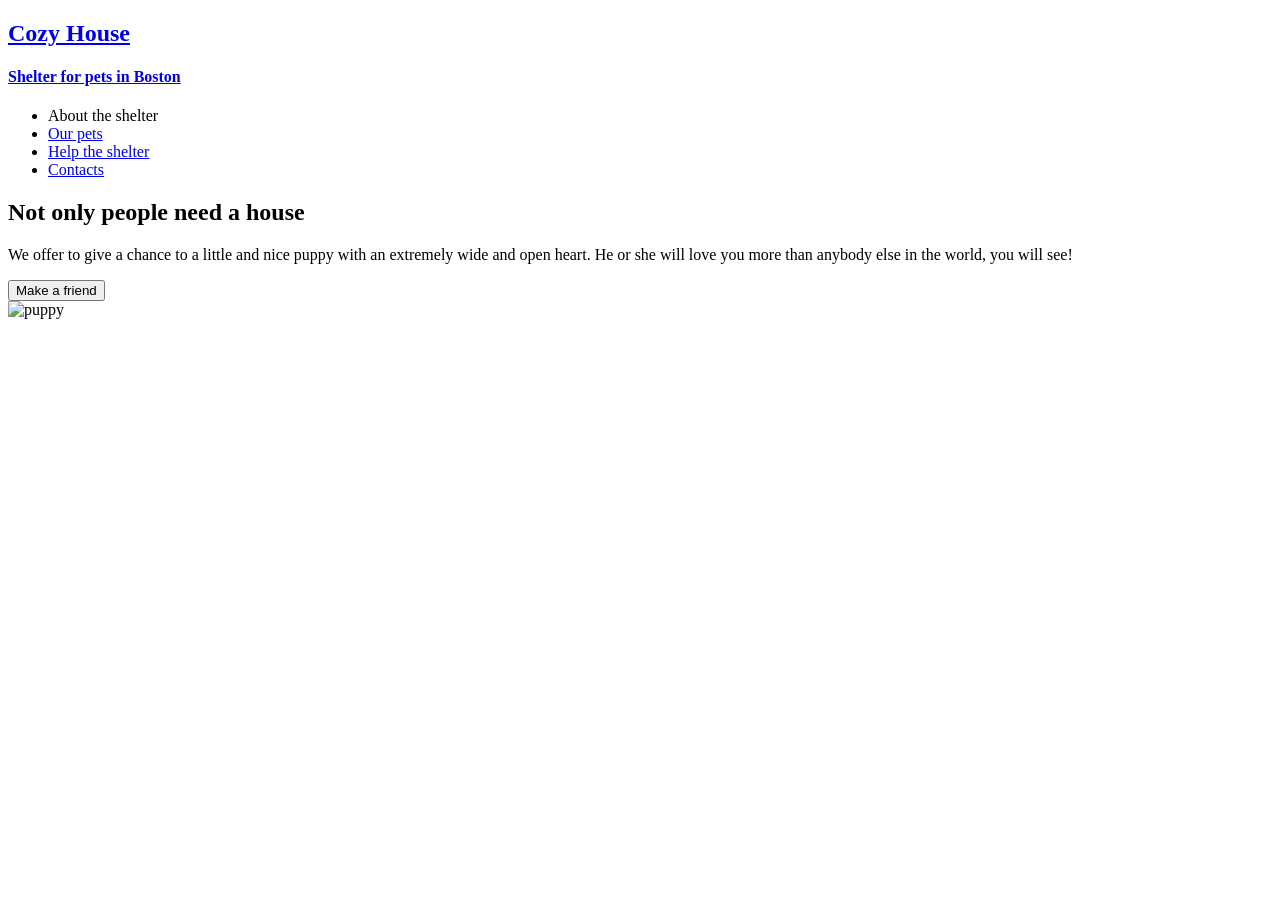
==== index.html @ a47661ce "feat: add header and Not only section" ====
<!DOCTYPE html>
<html lang="en">

<head>
    <meta charset="UTF-8">
    <meta name="viewport" content="width=device-width, initial-scale=1.0">
    <title>Shelter</title>
    <link rel="stylesheet" href="/style.css" class="stylesheet">
</head>

<body>
    <div class="container">
        <div class="home">
            <header class="header">
                <div class="header__content">
                    <nav class="menu">
                        <div class="logo">
                            <a href="index.html" class="logo__link">
                                <h1 class="logo__title">Cozy House</h1>
                                <h4 class="logo__subtitle">Shelter for pets in Boston</h4>
                            </a>
                        </div>
                        <ul class="menu__list">
                            <li class="menu__item--border">About the shelter</li>
                            <li class="menu__item"><a href="/pets.html" class="menu__item-link">Our pets</a></li>
                            <li class="menu__item"><a href="#help" class="menu__item-link">Help the shelter</a></li>
                            <li class="menu__item"><a href="#footer" class="menu__item-link">Contacts</a></li>
                        </ul>
                    </nav>
                </div>
            </header>
            <section class="not-only">
                <div class="not-only__container">
                    <div class="not-only__content">
                        <h2 class="not-only__title">Not only people need a house</h2>
                        <p class="not-only__text">We offer to give a chance to a little and nice puppy with an extremely
                            wide and open
                            heart.
                            He
                            or she
                            will
                            love you more than anybody else in the world, you will see!</p>
                        <button onclick="location.href='#pets'" class="not-only__btn btn__text">
                            Make a friend
                        </button>
                    </div>
                    <img src="/img/start-screen-puppy.png" alt="puppy" class="start-puppy">
                </div>
            </section>
        </div>

</body>

</html>
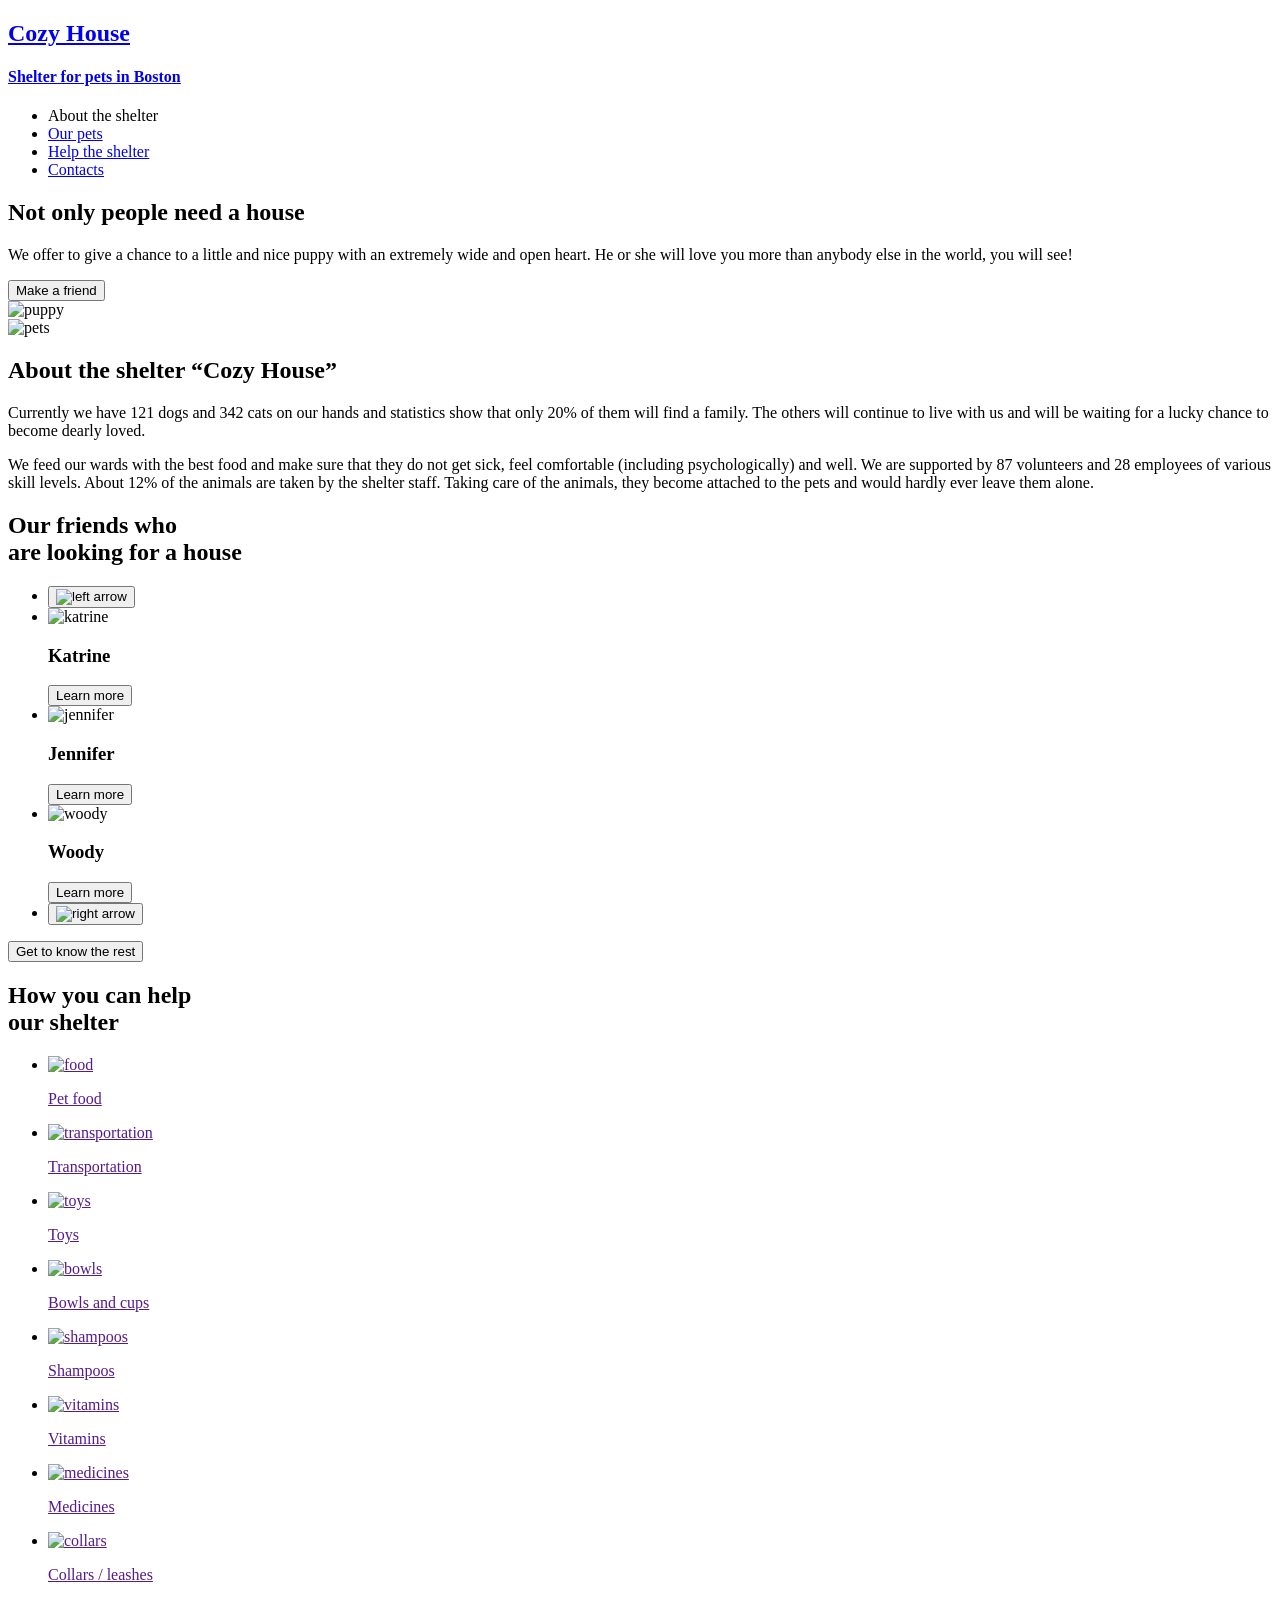
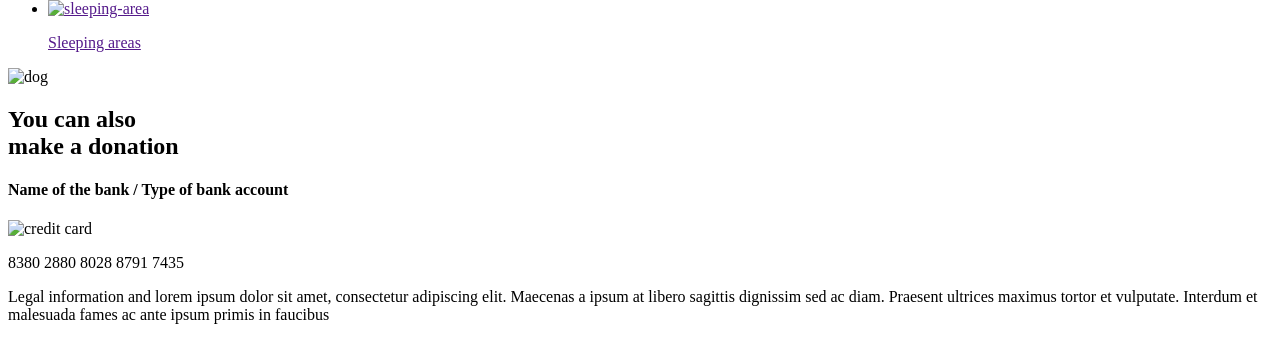
==== commit 1efafc2b: "feat: add main content" ====
--- a/index.html
+++ b/index.html
@@ -48,6 +48,143 @@
                 </div>
             </section>
         </div>
+        <main>
+            <section class="about">
+                <img src="/img/about-pets.png" alt="pets" class="about__pets">
+                <div class="about__content">
+                    <h2 class="about__title">About the shelter “Cozy House”</h2>
+                    <p class="about__subtitle">Currently we have 121 dogs and 342 cats on our hands and statistics show
+                        that
+                        only 20% of
+                        them
+                        will find
+                        a family. The others will continue to live with us and will be waiting for a lucky chance to
+                        become
+                        dearly loved.</p>
+                    <p class="about__subtitle2">We feed our wards with the best food and make sure that they do not get
+                        sick,
+                        feel
+                        comfortable
+                        (including psychologically) and well. We are supported by 87 volunteers and 28 employees of
+                        various
+                        skill levels. About 12% of the animals are taken by the shelter staff. Taking care of the
+                        animals,
+                        they
+                        become attached to the pets and would hardly ever leave them alone.</p>
+                </div>
+            </section>
+            <section class="pets" id="pets">
+                <h2 class="pets__title">Our friends who <br>are looking for a house</h2>
+                <ul class="pets__slider">
+                    <li>
+                        <button class="slider__btn slider__btn--left">
+                            <img src="/img/pets/arrow-left.png" alt="left arrow">
+                        </button>
+                    </li>
+                    <li class="slider__card">
+                        <img src="/img/pets-katrine.png" alt="katrine">
+                        <h3 class="slider__card-title">Katrine</h3>
+                        <button class="card__btn">Learn more</button>
+                    </li>
+                    <li class="slider__card">
+                        <img src="/img/pets-jennifer.png" alt="jennifer">
+                        <h3 class="slider__card-title">Jennifer</h3>
+                        <button class="card__btn">Learn more</button>
+                    </li>
+                    <li class="slider__card">
+                        <img src="/img/pets-woody.png" alt="woody">
+                        <h3 class="slider__card-title">Woody</h3>
+                        <button class="card__btn">Learn more</button>
+                    </li>
+                    <li>
+                        <button class="slider__btn slider__btn--right">
+                            <img src="/img/pets/arrow-right.png" alt="right arrow">
+                        </button>
+                    </li>
+                </ul>
+                <button onclick="location.href='/pets.html'" class="pets__btn pets__btn-text">
+                    Get to know the rest</button>
+            </section>
+            <section class="help" id="help">
+                <h2 class="help__title">How you can help <br>our shelter</h2>
+                <ul class="help__list">
+                    <li class="help__list-item">
+                        <a href="" class="help__list-link">
+                            <img class="help__list-icon" src="/img/icon-pet-food.svg" alt="food">
+                            <p class="help__list-text">Pet food</p>
+                        </a>
+                    </li>
+                    <li class="help__list-item">
+                        <a href="" class="help__list-link">
+                            <img class="help__list-icon" src="/img/icon-transportation.svg" alt="transportation">
+                            <p class="help__list-text">Transportation</p>
+                        </a>
+                    </li>
+                    <li class="help__list-item">
+                        <a href="" class="help__list-link">
+                            <img class="help__list-icon" src="/img/icon-toys.svg" alt="toys">
+                            <p class="help__list-text">Toys</p>
+                        </a>
+                    </li>
+                    <li class="help__list-item">
+                        <a href="" class="help__list-link">
+                            <img class="help__list-icon" src="/img/icon-bowls-and-cups.svg" alt="bowls">
+                            <p class="help__list-text">Bowls and cups</p>
+                        </a>
+                    </li>
+                    <li class="help__list-item">
+                        <a href="" class="help__list-link">
+                            <img class="help__list-icon" src="/img/icon-shampoos.svg" alt="shampoos">
+                            <p class="help__list-text">Shampoos</p>
+                        </a>
+                    </li>
+                    <li class="help__list-item">
+                        <a href="" class="help__list-link">
+                            <img class="help__list-icon" src="/img/icon-vitamins.svg" alt="vitamins">
+                            <p class="help__list-text">Vitamins</p>
+                        </a>
+                    </li>
+                    <li class="help__list-item">
+                        <a href="" class="help__list-link">
+                            <img class="help__list-icon" src="/img/icon-medicines.svg" alt="medicines">
+                            <p class="help__list-text">Medicines</p>
+                        </a>
+                    </li>
+                    <li class="help__list-item">
+                        <a href="" class="help__list-link">
+                            <img class="help__list-icon" src="/img/icon-collars-leashes.svg" alt="collars">
+                            <p class="help__list-text">Collars / leashes</p>
+                        </a>
+                    </li>
+                    <li class="help__list-item">
+                        <a href="" class="help__list-link">
+                            <img class="help__list-icon" src="/img/icon-sleeping-area.svg" alt="sleeping-area">
+                            <p class="help__list-text">Sleeping areas</p>
+                        </a>
+                    </li>
+                </ul>
+            </section>
+            <div class="in-addition">
+                <img src="/img/donation-dog.png" alt="dog" class="in-addition__img">
+                <section class="in-addition__content">
+                    <h2 class="in-addition__title">You can also<br>make a donation</h2>
+                    <h4 class="in-addition__subtitle">Name of the bank / Type of bank account</h4>
+                    <div class="credit-card">
+                        <img src="/img/credit-card.svg" alt="credit card" class="credit-card__img">
+                        <p class="credit-card__number">8380 2880 8028 8791 7435</p>
+                    </div>
+                    <p class="in-addition__text">Legal information and lorem ipsum dolor sit amet, consectetur
+                        adipiscing
+                        elit.
+                        Maecenas a
+                        ipsum at libero
+                        sagittis dignissim sed ac diam. Praesent ultrices maximus tortor et vulputate. Interdum et
+                        malesuada
+                        fames ac ante ipsum primis in faucibus</p>
+                </section>
+            </div>
+        </main>
+        <footer></footer>
 
 </body>
 
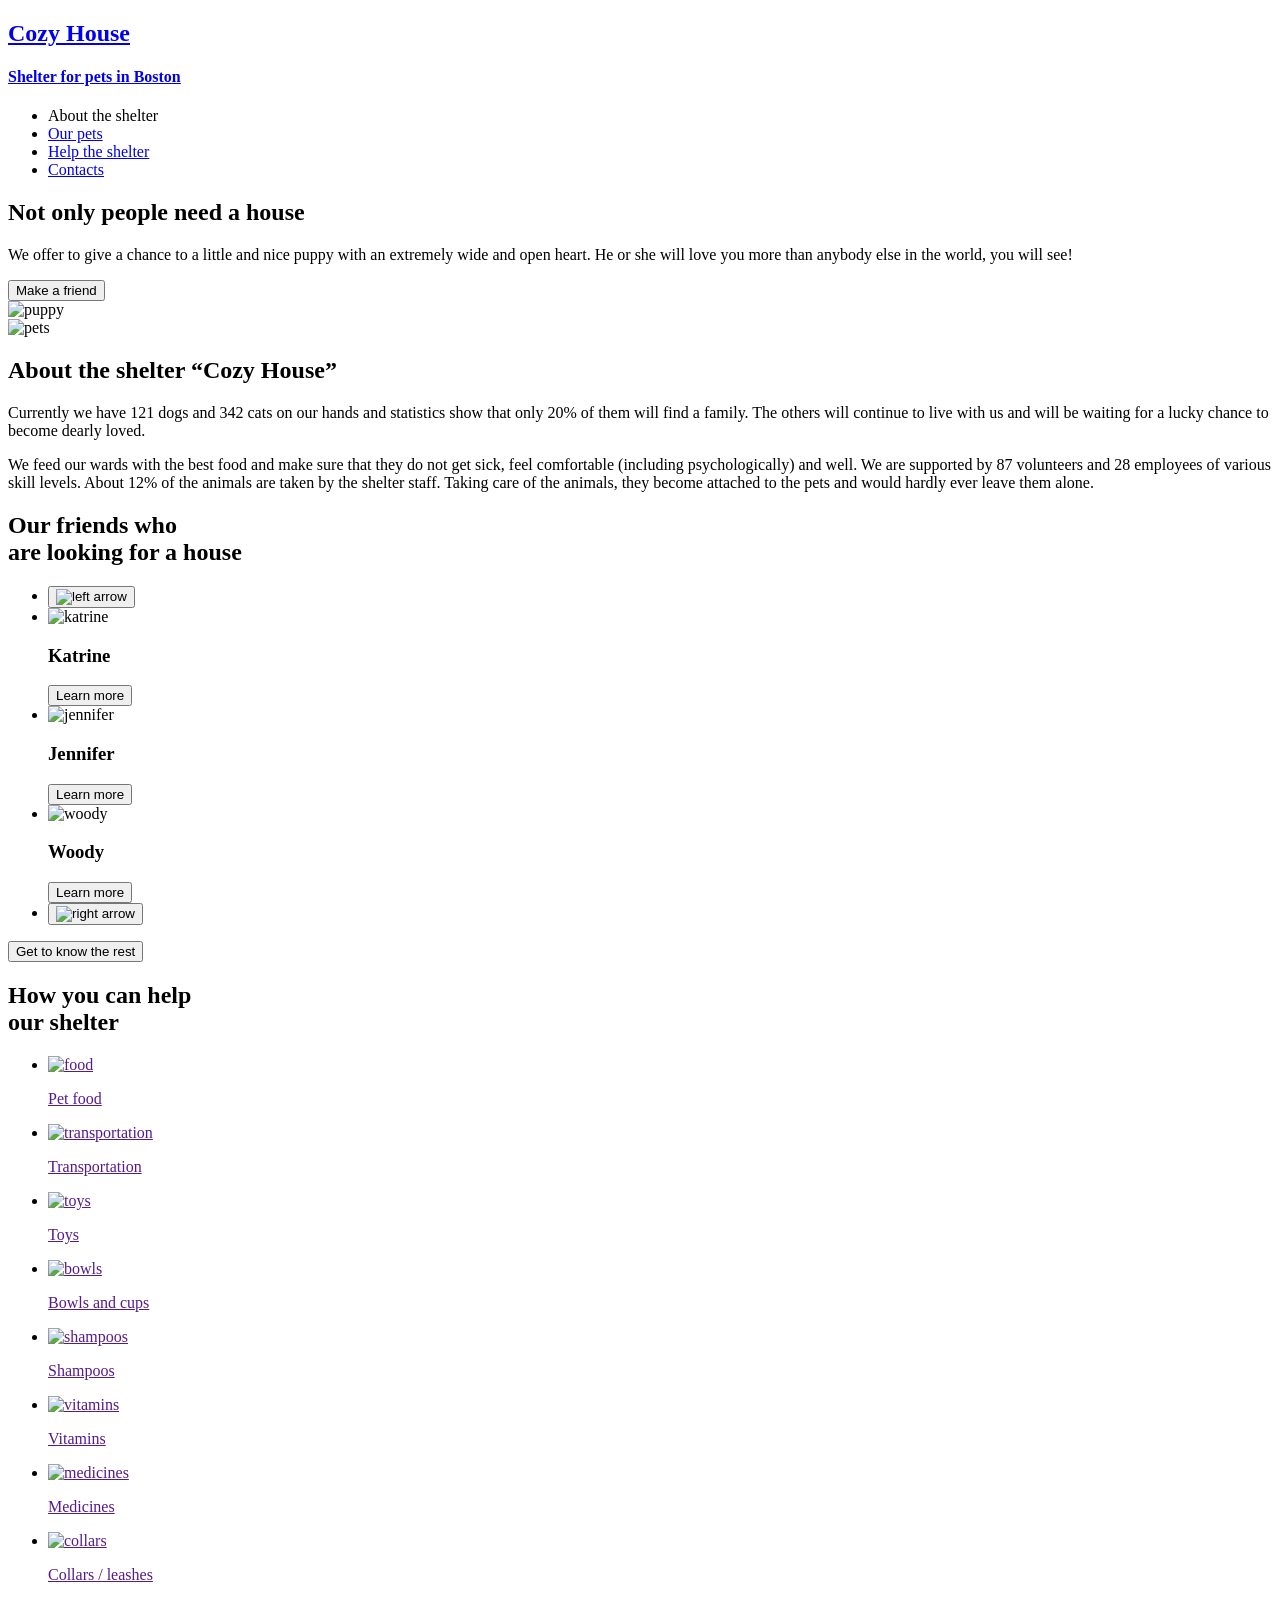
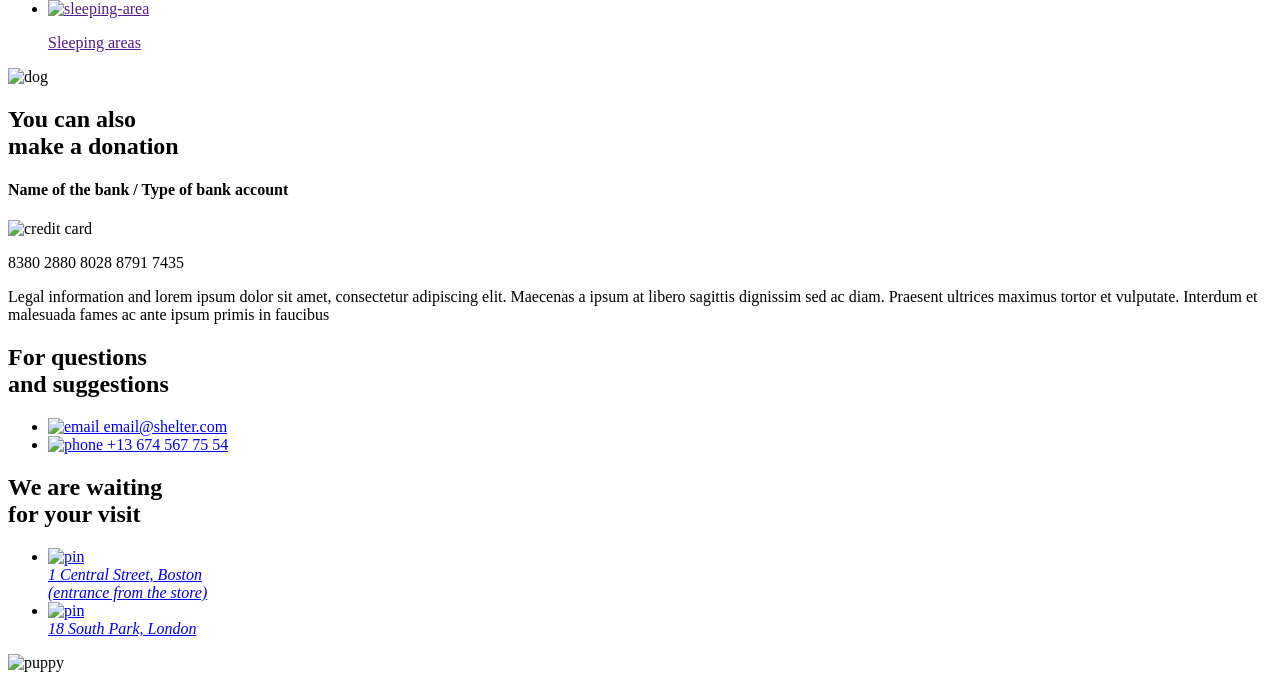
==== commit 564127d2: "feat: add footer content" ====
--- a/index.html
+++ b/index.html
@@ -184,8 +184,53 @@
                 </section>
             </div>
         </main>
-        <footer></footer>
-
+        <footer class="footer" id="footer">
+            <div class="footer__inner">
+                <nav class="footer__nav">
+                    <div class="contacts">
+                        <h2 class="contacts__title">For questions<br> and suggestions</h2>
+                        <ul class="contacts__list">
+                            <li class="contacts__item">
+                                <a href="mailto:email@shelter.com" class="contact__link">
+                                    <img class="contact__icon" src="/img/icon-email.svg" alt="email">
+                                    <span class="contact__text">email@shelter.com</span>
+                                </a>
+                            </li>
+                            <li class="contacts__item">
+                                <a href="tel:+136745677554" class="contact__link">
+                                    <img class="contact__icon" src="/img/phone.png" alt="phone">
+                                    <span class="contact__text">+13 674 567 75 54</span>
+                                </a>
+                            </li>
+                        </ul>
+                    </div>
+                    <div class="locations">
+                        <h2 class="locations__title">We are waiting<br>for your visit</h2>
+                        <ul class="locations__list">
+                            <li class="locations__item locations__item--address">
+                                <a href="https://www.google.com/maps/place/1+Central+St,+Boston,+MA+02109,+%D0%A1%D0%A8%D0%90/@42.358552,-71.0573012,17z/data=!3m1!4b1!4m5!3m4!1s0x89e370868bc2ce7b:0x82fa7db94f5fea9e!8m2!3d42.358552!4d-71.0547263?entry=ttu"
+                                    class="locations__link">
+                                    <img class="locations__icon" src="/img/icon-pin.svg" alt="pin">
+                                    <address class="locations__text">
+                                        1 Central Street, Boston<br>(entrance from the store)
+                                    </address>
+                                </a>
+                            </li>
+                            <li class="locations__item">
+                                <a href="https://www.google.de/maps/search/18+South+Park,+London/@51.4691072,-0.1987678,16z?entry=ttu"
+                                    class="locations__link">
+                                    <img class="locations__icon" src="/img/icon-pin.svg" alt="pin">
+                                    <address class="locations__text">
+                                        18 South Park, London
+                                    </address>
+                                </a>
+                            </li>
+                        </ul>
+                    </div>
+                    <img src="/img/footer-puppy.png" alt="puppy" class="footer-puppy">
+                </nav>
+            </div>
+        </footer>
 </body>
 
 </html>
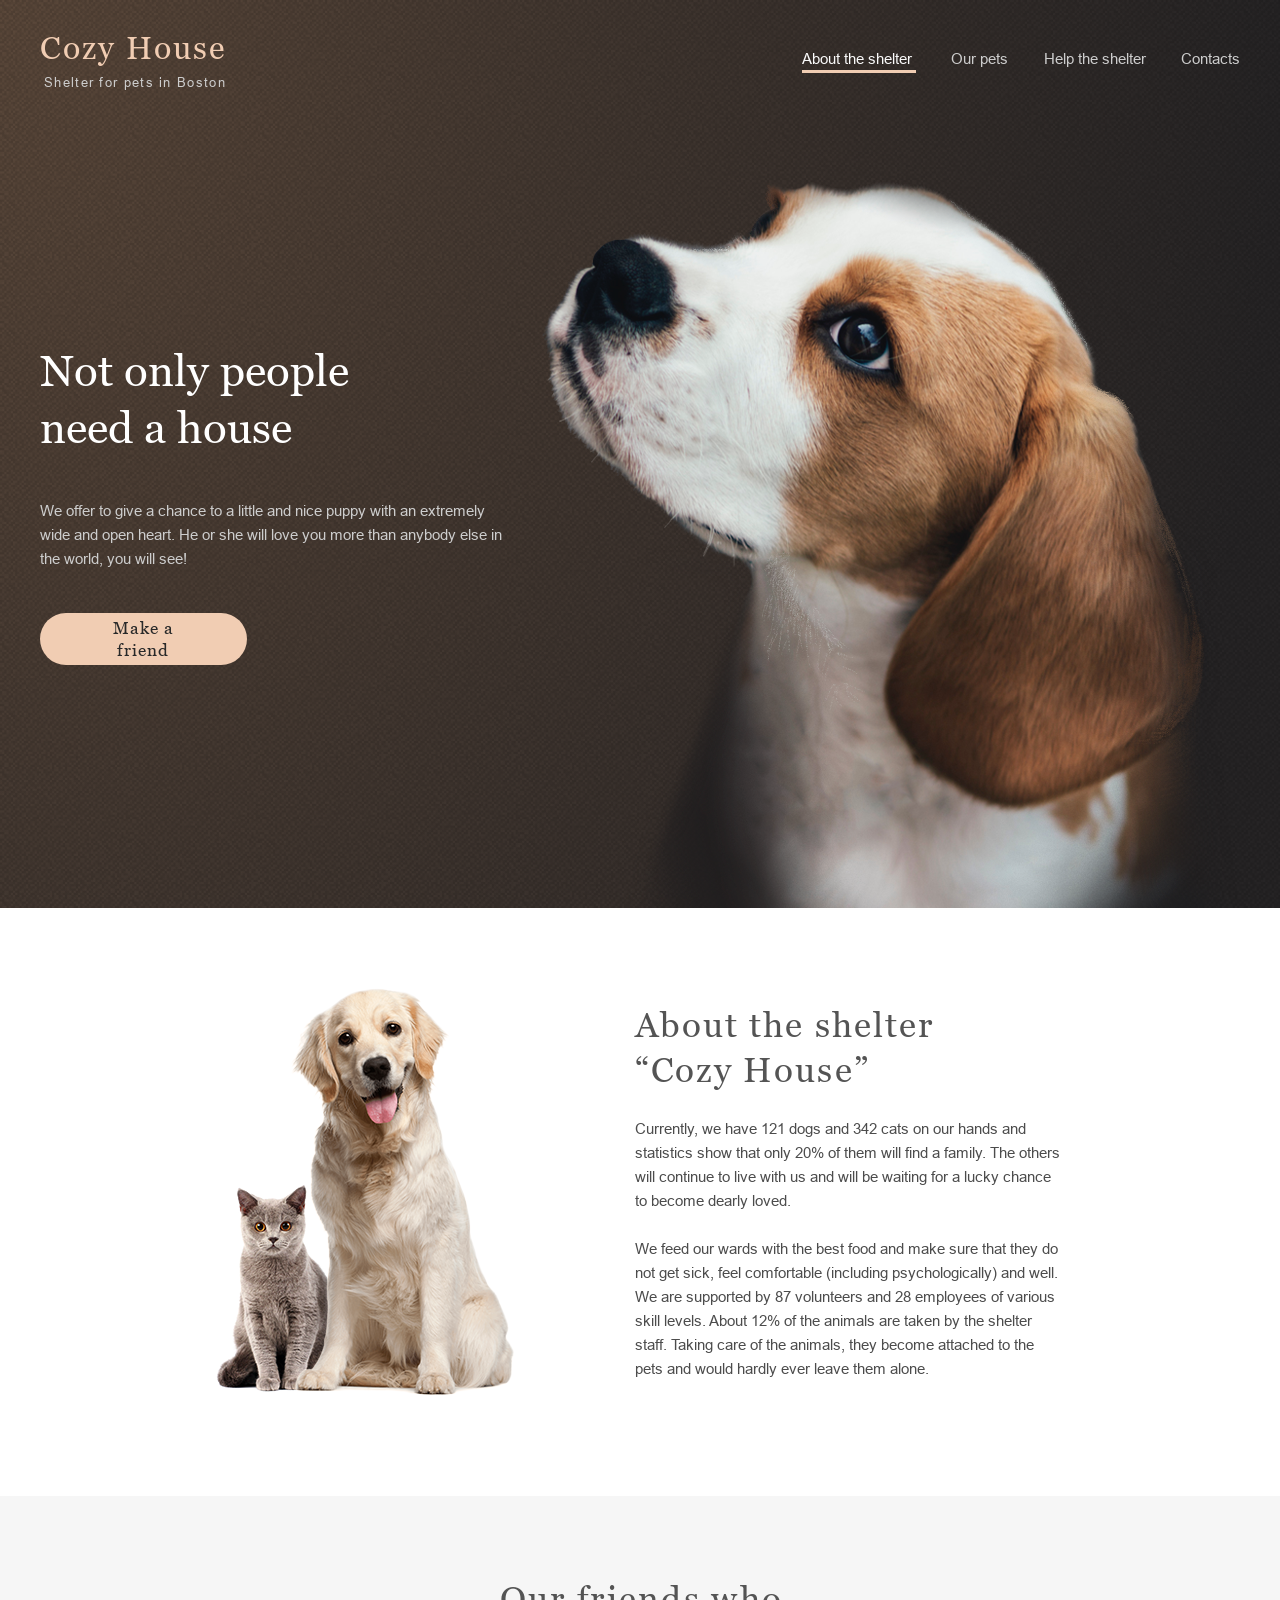
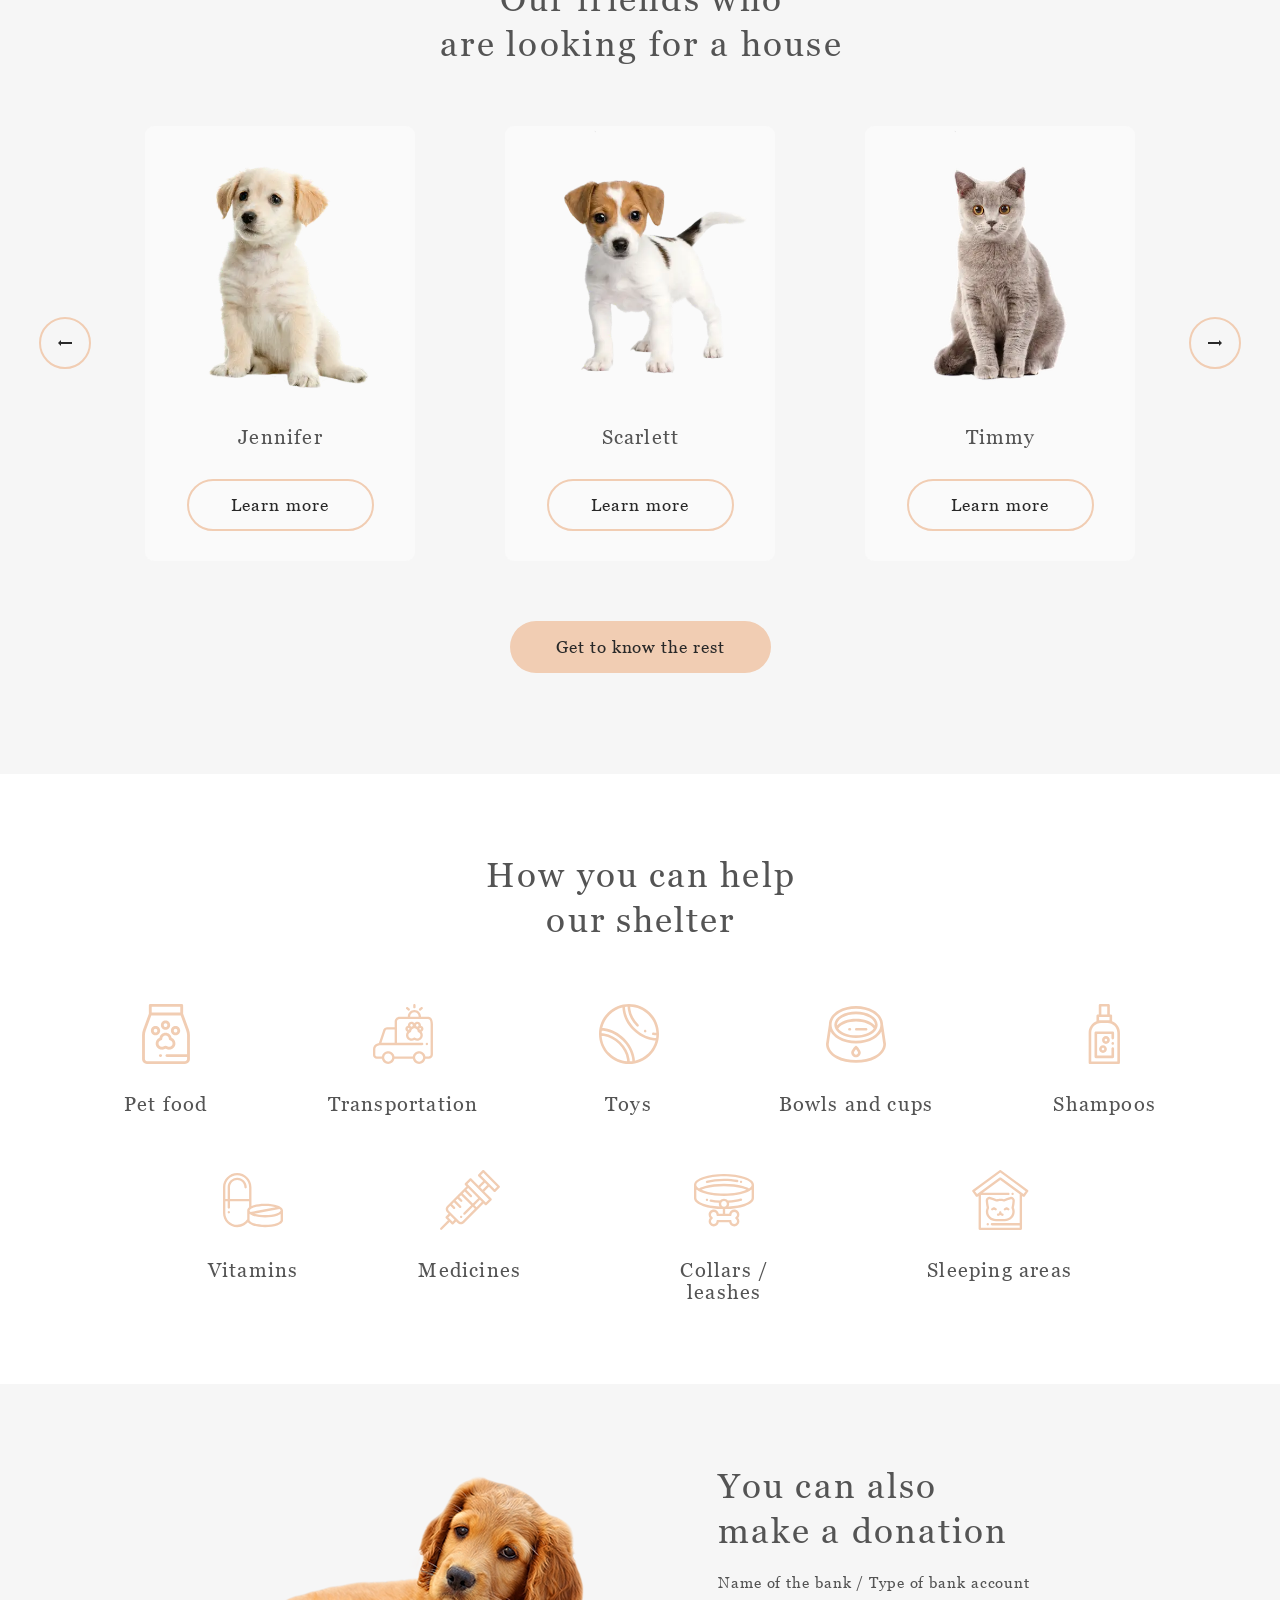
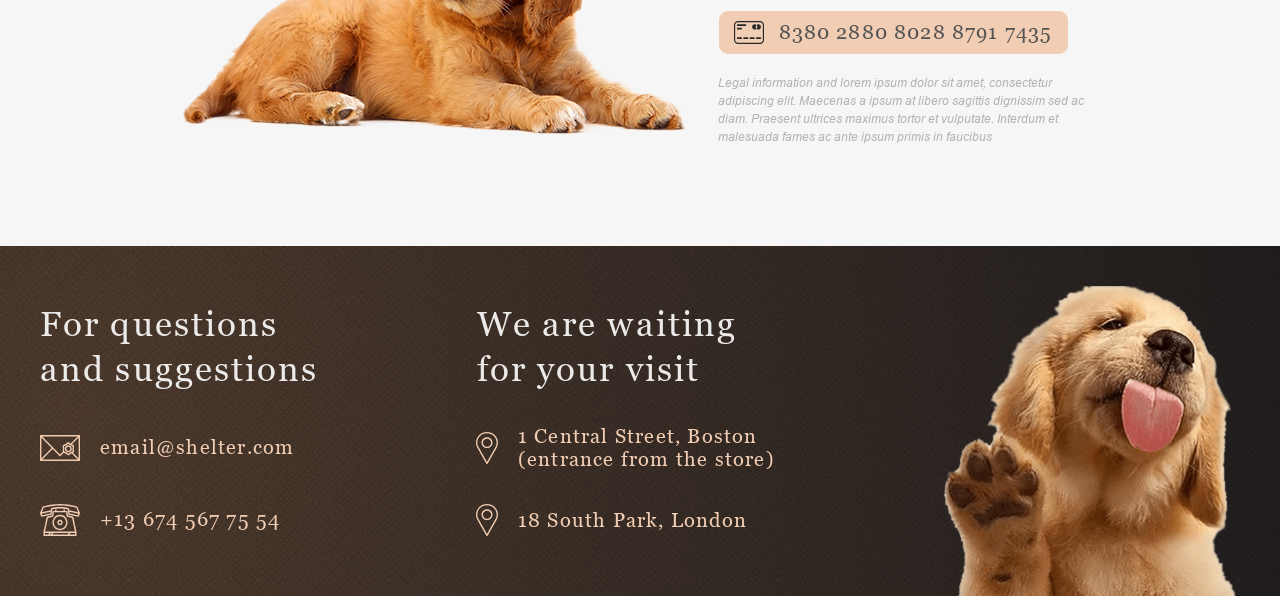
==== commit 8bd492ee: "refactor: split code into modules, consolidate CSS files, reorganize project structure" ====
--- a/index.html
+++ b/index.html
@@ -4,8 +4,12 @@
 <head>
     <meta charset="UTF-8">
     <meta name="viewport" content="width=device-width, initial-scale=1.0">
+
     <title>Shelter</title>
-    <link rel="stylesheet" href="/style.css" class="stylesheet">
+    <link href="assets/fonts/fonts.css" rel="stylesheet">
+    <link rel="stylesheet" href="css/style.css" class="stylesheet">
+    <link rel="stylesheet" href="css/adaptive.css" class="stylesheet">
+    <link rel="icon" href="assets/images/favicon.png">
 </head>
 
 <body>
@@ -15,17 +19,20 @@
                 <div class="header__content">
                     <nav class="menu">
                         <div class="logo">
-                            <a href="index.html" class="logo__link">
+                            <a href="#" class="logo__link">
                                 <h1 class="logo__title">Cozy House</h1>
                                 <h4 class="logo__subtitle">Shelter for pets in Boston</h4>
                             </a>
                         </div>
                         <ul class="menu__list">
-                            <li class="menu__item--border">About the shelter</li>
-                            <li class="menu__item"><a href="/pets.html" class="menu__item-link">Our pets</a></li>
+                            <li class="menu__item menu__item--border menu__item-link">About the shelter</li>
+                            <li class="menu__item"><a href="./pets.html" class="menu__item-link">Our pets</a></li>
                             <li class="menu__item"><a href="#help" class="menu__item-link">Help the shelter</a></li>
                             <li class="menu__item"><a href="#footer" class="menu__item-link">Contacts</a></li>
                         </ul>
+                        <span class="burger">
+                            <span class="burger__line"></span>
+                        </span>
                     </nav>
                 </div>
             </header>
@@ -33,7 +40,8 @@
                 <div class="not-only__container">
                     <div class="not-only__content">
                         <h2 class="not-only__title">Not only people need a house</h2>
-                        <p class="not-only__text">We offer to give a chance to a little and nice puppy with an extremely
+                        <p class="not-only__text">We offer to give a chance to a little and nice puppy with an
+                            extremely
                             wide and open
                             heart.
                             He
@@ -44,173 +52,250 @@
                             Make a friend
                         </button>
                     </div>
-                    <img src="/img/start-screen-puppy.png" alt="puppy" class="start-puppy">
+                    <img src="assets/images/overlay/start-screen-puppy.png" alt="puppy" class="start-puppy">
                 </div>
             </section>
         </div>
         <main>
             <section class="about">
-                <img src="/img/about-pets.png" alt="pets" class="about__pets">
                 <div class="about__content">
-                    <h2 class="about__title">About the shelter “Cozy House”</h2>
-                    <p class="about__subtitle">Currently we have 121 dogs and 342 cats on our hands and statistics show
-                        that
-                        only 20% of
-                        them
-                        will find
-                        a family. The others will continue to live with us and will be waiting for a lucky chance to
-                        become
-                        dearly loved.</p>
-                    <p class="about__subtitle2">We feed our wards with the best food and make sure that they do not get
-                        sick,
-                        feel
-                        comfortable
-                        (including psychologically) and well. We are supported by 87 volunteers and 28 employees of
-                        various
-                        skill levels. About 12% of the animals are taken by the shelter staff. Taking care of the
-                        animals,
-                        they
-                        become attached to the pets and would hardly ever leave them alone.</p>
+                    <img src="assets/images/overlay/about-pets.png" alt="pets" class="about__pets">
+                    <div class="about__text">
+                        <h2 class="about__title">About the shelter “Cozy House”</h2>
+                        <p class="about__subtitle">Currently, we have 121 dogs and 342 cats on our hands and statistics
+                            show
+                            that
+                            only 20% of
+                            them
+                            will find
+                            a family. The others will continue to live with us and will be waiting for a lucky chance to
+                            become
+                            dearly loved.</p>
+                        <p class="about__subtitle2">We feed our wards with the best food and make sure that they do not
+                            get
+                            sick,
+                            feel
+                            comfortable
+                            (including psychologically) and well. We are supported by 87 volunteers and 28 employees of
+                            various
+                            skill levels. About 12% of the animals are taken by the shelter staff. Taking care of the
+                            animals,
+                            they
+                            become attached to the pets and would hardly ever leave them alone.</p>
+                    </div>
                 </div>
             </section>
             <section class="pets" id="pets">
                 <h2 class="pets__title">Our friends who <br>are looking for a house</h2>
-                <ul class="pets__slider">
-                    <li>
-                        <button class="slider__btn slider__btn--left">
-                            <img src="/img/pets/arrow-left.png" alt="left arrow">
-                        </button>
-                    </li>
-                    <li class="slider__card">
-                        <img src="/img/pets-katrine.png" alt="katrine">
-                        <h3 class="slider__card-title">Katrine</h3>
-                        <button class="card__btn">Learn more</button>
-                    </li>
-                    <li class="slider__card">
-                        <img src="/img/pets-jennifer.png" alt="jennifer">
-                        <h3 class="slider__card-title">Jennifer</h3>
-                        <button class="card__btn">Learn more</button>
-                    </li>
-                    <li class="slider__card">
-                        <img src="/img/pets-woody.png" alt="woody">
-                        <h3 class="slider__card-title">Woody</h3>
-                        <button class="card__btn">Learn more</button>
-                    </li>
-                    <li>
-                        <button class="slider__btn slider__btn--right">
-                            <img src="/img/pets/arrow-right.png" alt="right arrow">
-                        </button>
-                    </li>
-                </ul>
-                <button onclick="location.href='/pets.html'" class="pets__btn pets__btn-text">
+                <div class="slider__container">
+                    <button class="slider__btn slider__btn--left">
+                        <img src="assets/images/icons/ui/arrow-left.png" alt="left arrow">
+                    </button>
+                    <div class="slider__wrapper">
+                        <div class="pets__slider" id="slider">
+                            <ul class="left__cards">
+
+                            </ul>
+                            <ul id="active__cards" class="active__cards">
+
+                            </ul>
+                            <ul class="right__cards">
+
+                            </ul>
+                        </div>
+                    </div>
+                    <button class="slider__btn slider__btn--right">
+                        <img src="assets/images/icons/ui/arrow-right.png" alt="right arrow">
+                    </button>
+                </div>
+                <button onclick="location.href='./pets.html'" class="pets__btn pets__btn-text">
                     Get to know the rest</button>
             </section>
             <section class="help" id="help">
                 <h2 class="help__title">How you can help <br>our shelter</h2>
                 <ul class="help__list">
                     <li class="help__list-item">
-                        <a href="" class="help__list-link">
-                            <img class="help__list-icon" src="/img/icon-pet-food.svg" alt="food">
+                        <a href="#!" class="help__list-link">
+                            <svg class="help__list-icon" width="60.000000" height="60.000000" viewBox="0 0 60 60"
+                                fill="none" xmlns="http://www.w3.org/2000/svg"
+                                xmlns:xlink="http://www.w3.org/1999/xlink">
+                                <g clip-path="url(#clip151_165)">
+                                    <path class="help__icon"
+                                        d="M52.89 25.49L47.14 9.74L47.14 1.42C47.14 0.63 46.5 0 45.71 0L14.28 0C13.49 0 12.85 0.63 12.85 1.42L12.85 9.74L7.1 25.49C6.41 27.36 6.07 29.33 6.07 31.32L6.07 55.07C6.07 57.79 8.28 60 10.99 60L49 60C51.71 60 53.92 57.79 53.92 55.07L53.92 31.32C53.92 29.32 53.58 27.36 52.89 25.49ZM15.71 2.85L44.28 2.85L44.28 8.57L15.71 8.57L15.71 2.85ZM51.07 50.13L30.9 50.13C30.11 50.13 29.47 50.77 29.47 51.56C29.47 52.34 30.11 52.98 30.9 52.98L51.07 52.98L51.07 55.07C51.07 56.21 50.14 57.14 49 57.14L10.99 57.14C9.85 57.14 8.92 56.21 8.92 55.07L8.92 31.32C8.92 29.66 9.21 28.03 9.78 26.47L15.28 11.42L44.71 11.42L50.21 26.47C50.78 28.03 51.07 29.66 51.07 31.32L51.07 50.13ZM29.55 25.77C32.11 25.77 34.19 23.69 34.19 21.13C34.19 18.57 32.11 16.48 29.55 16.48C26.99 16.48 24.9 18.57 24.9 21.13C24.9 23.69 26.99 25.77 29.55 25.77ZM29.55 19.34C30.53 19.34 31.33 20.14 31.33 21.13C31.33 22.11 30.53 22.91 29.55 22.91C28.56 22.91 27.76 22.11 27.76 21.13C27.76 20.14 28.56 19.34 29.55 19.34ZM39.55 22.01C36.99 22.01 34.9 24.09 34.9 26.65C34.9 29.21 36.99 31.29 39.55 31.29C42.11 31.29 44.19 29.21 44.19 26.65C44.19 24.09 42.11 22.01 39.55 22.01ZM19.55 22.01C22.11 22.01 24.19 24.09 24.19 26.65C24.19 29.21 22.11 31.29 19.55 31.29C16.99 31.29 14.9 29.21 14.9 26.65C14.9 24.09 16.99 22.01 19.55 22.01ZM39.55 28.44C38.56 28.44 37.76 27.64 37.76 26.65C37.76 25.67 38.56 24.87 39.55 24.87C40.53 24.87 41.33 25.67 41.33 26.65C41.33 27.64 40.53 28.44 39.55 28.44ZM17.76 26.65C17.76 27.64 18.56 28.44 19.55 28.44C20.53 28.44 21.33 27.64 21.33 26.65C21.33 25.67 20.53 24.87 19.55 24.87C18.56 24.87 17.76 25.67 17.76 26.65ZM29.55 28.63C32.6 28.63 35.15 30.87 35.61 33.8C38.03 34.79 39.61 37.27 39.41 39.96C39.18 42.96 36.75 45.39 33.75 45.61C33.59 45.62 33.44 45.63 33.28 45.63C32.29 45.63 31.3 45.39 30.42 44.92C29.86 44.63 29.23 44.63 28.67 44.92C27.65 45.46 26.5 45.7 25.34 45.61C22.35 45.39 19.91 42.96 19.68 39.96C19.48 37.27 21.06 34.79 23.48 33.8C23.95 30.87 26.49 28.63 29.55 28.63ZM33.54 42.76C35.14 42.64 36.44 41.35 36.56 39.74C36.68 38.1 35.57 36.61 33.96 36.27C33.64 36.2 33.35 36.02 33.14 35.76C32.93 35.5 32.82 35.18 32.83 34.84L32.83 34.76C32.83 32.96 31.36 31.48 29.55 31.48C27.73 31.48 26.26 32.96 26.26 34.77L26.26 34.84C26.27 35.17 26.16 35.5 25.95 35.76C25.75 36.02 25.45 36.2 25.13 36.27C23.52 36.61 22.41 38.1 22.53 39.74C22.66 41.35 23.95 42.64 25.56 42.76C26.18 42.81 26.79 42.68 27.34 42.39C28.02 42.03 28.78 41.85 29.55 41.85C30.32 41.85 31.07 42.03 31.75 42.39C32.3 42.68 32.91 42.81 33.54 42.76ZM24.34 50.13L24.69 50.13C25.48 50.13 26.12 50.77 26.12 51.56C26.12 52.34 25.48 52.98 24.69 52.98L24.34 52.98C23.55 52.98 22.91 52.34 22.91 51.56C22.91 50.77 23.55 50.13 24.34 50.13Z"
+                                        fill="#F1CDB3" fill-opacity="1.000000" fill-rule="evenodd" />
+                                </g>
+                            </svg>
                             <p class="help__list-text">Pet food</p>
                         </a>
                     </li>
                     <li class="help__list-item">
-                        <a href="" class="help__list-link">
-                            <img class="help__list-icon" src="/img/icon-transportation.svg" alt="transportation">
+                        <a href="#!" class="help__list-link">
+                            <svg class="help__list-icon" width="60.023499" height="60.000000" viewBox="0 0 60.0235 60"
+                                fill="none" xmlns="http://www.w3.org/2000/svg"
+                                xmlns:xlink="http://www.w3.org/1999/xlink">
+                                <path class="help__icon"
+                                    d="M40.24 1.17C40.24 0.52 40.76 0 41.41 0C42.06 0 42.58 0.52 42.58 1.17L42.58 3.13C42.58 3.78 42.06 4.3 41.41 4.3C40.76 4.3 40.24 3.78 40.24 3.13L40.24 1.17ZM47.98 3.27C48.49 2.87 49.23 2.96 49.63 3.47C50.03 3.97 49.94 4.71 49.43 5.11L47.8 6.39C47.59 6.56 47.34 6.65 47.07 6.65C46.9 6.65 46.72 6.61 46.56 6.53C46.4 6.45 46.26 6.34 46.15 6.2C45.75 5.69 45.84 4.95 46.35 4.55L47.98 3.27ZM36.47 4.55L34.84 3.27C34.72 3.17 34.58 3.1 34.43 3.06C34.28 3.02 34.13 3.01 33.98 3.03C33.82 3.04 33.67 3.09 33.54 3.17C33.41 3.24 33.29 3.34 33.19 3.47C32.79 3.97 32.88 4.71 33.39 5.11L35.03 6.39C35.23 6.56 35.49 6.65 35.75 6.65C35.93 6.65 36.1 6.61 36.26 6.53C36.42 6.45 36.56 6.34 36.67 6.2C37.07 5.69 36.98 4.95 36.47 4.55ZM55.02 12.71L48 12.71L48 12.5C48 8.87 45.04 5.92 41.41 5.92C37.78 5.92 34.82 8.87 34.82 12.5L34.82 12.71L26.58 12.71C23.86 12.71 21.65 14.92 21.65 17.63L21.65 23.2L14.26 23.2C12.5 23.2 10.94 24.25 10.27 25.88C10.26 25.91 10.26 25.93 10.25 25.96L5.99 38.86C5.95 38.89 5.9 38.91 5.84 38.94C5.59 39.07 5.14 39.25 4.35 39.44C3.11 39.75 2 40.46 1.21 41.46C0.42 42.47 -0.01 43.72 0 45L0 51.09C0 53.14 1.66 54.8 3.7 54.8L8.92 54.8C9.47 57.75 12.07 60 15.18 60C18.29 60 20.89 57.75 21.44 54.8L39.87 54.8C40.42 57.75 43.01 60 46.13 60C49.24 60 51.83 57.75 52.38 54.8L55.7 54.8C58.24 54.8 59.95 53.09 59.95 50.55L59.95 20.08C59.95 13.42 56.5 12.71 55.02 12.71ZM37.17 12.5C37.17 10.16 39.07 8.26 41.41 8.26C43.75 8.26 45.66 10.16 45.66 12.5L45.66 12.71L37.17 12.71L37.17 12.5ZM55.7 52.45L52.39 52.45C52.38 52.43 52.38 52.41 52.37 52.39C52.35 52.25 52.31 52.12 52.28 51.98C52.26 51.92 52.25 51.86 52.23 51.8C52.22 51.77 52.21 51.73 52.19 51.69C52.17 51.63 52.15 51.57 52.13 51.51C52.12 51.48 52.11 51.45 52.1 51.41C52.07 51.34 52.04 51.27 52.02 51.21C52.01 51.18 52 51.16 51.99 51.14C51.95 51.05 51.91 50.96 51.87 50.87C51.86 50.86 51.86 50.85 51.85 50.84C51.81 50.76 51.77 50.68 51.73 50.61C51.72 50.58 51.7 50.56 51.69 50.53C51.66 50.47 51.62 50.41 51.59 50.36C51.57 50.32 51.55 50.29 51.53 50.26C51.48 50.18 51.42 50.1 51.37 50.02C51.31 49.93 51.25 49.86 51.2 49.78C51.16 49.73 51.12 49.68 51.08 49.63C51.06 49.61 51.04 49.58 51.01 49.55C50.97 49.5 50.93 49.45 50.89 49.4C50.87 49.38 50.84 49.35 50.82 49.33C50.77 49.27 50.71 49.21 50.66 49.16C50.65 49.15 50.63 49.13 50.62 49.12C50.55 49.05 50.48 48.98 50.41 48.92C50.4 48.9 50.38 48.89 50.36 48.88C50.31 48.83 50.25 48.78 50.19 48.73C50.17 48.71 50.14 48.69 50.11 48.67C50.06 48.63 50.01 48.59 49.96 48.55C49.93 48.53 49.9 48.5 49.87 48.48C49.75 48.39 49.62 48.3 49.48 48.22C49.45 48.2 49.42 48.18 49.38 48.16C49.33 48.12 49.28 48.09 49.23 48.06C49.19 48.05 49.16 48.03 49.13 48.01C49.07 47.98 49.01 47.95 48.95 47.92C48.92 47.91 48.9 47.89 48.87 47.88C48.79 47.84 48.71 47.81 48.63 47.77C48.62 47.77 48.61 47.76 48.6 47.76C48.51 47.72 48.42 47.68 48.32 47.65C48.3 47.64 48.27 47.63 48.24 47.62C48.18 47.6 48.11 47.57 48.04 47.55C48.01 47.54 47.97 47.53 47.94 47.52C47.88 47.5 47.82 47.49 47.76 47.47C47.72 47.46 47.68 47.45 47.64 47.44C47.54 47.42 47.44 47.39 47.34 47.37C47.29 47.36 47.23 47.35 47.17 47.34C47.13 47.34 47.09 47.33 47.04 47.32C46.98 47.31 46.92 47.31 46.86 47.3C46.82 47.3 46.78 47.29 46.74 47.29C46.67 47.28 46.6 47.28 46.54 47.27C46.5 47.27 46.47 47.27 46.44 47.26C46.33 47.26 46.23 47.26 46.12 47.26C46.02 47.26 45.92 47.26 45.81 47.26C45.78 47.27 45.75 47.27 45.71 47.27C45.65 47.28 45.58 47.28 45.51 47.29C45.47 47.29 45.43 47.3 45.39 47.3C45.33 47.31 45.27 47.31 45.21 47.32C45.16 47.33 45.12 47.34 45.08 47.34C44.98 47.36 44.88 47.38 44.78 47.4C44.73 47.41 44.67 47.43 44.61 47.44C44.57 47.45 44.53 47.46 44.49 47.47C44.43 47.49 44.37 47.5 44.31 47.52C44.28 47.53 44.24 47.54 44.21 47.55C44.14 47.57 44.07 47.6 44.01 47.62C43.98 47.63 43.95 47.64 43.93 47.65C43.83 47.68 43.74 47.72 43.65 47.76C43.64 47.76 43.62 47.77 43.61 47.78C43.53 47.81 43.46 47.84 43.38 47.88C43.35 47.89 43.32 47.91 43.29 47.92C43.24 47.95 43.18 47.98 43.12 48.01C43.09 48.03 43.06 48.05 43.02 48.07C42.97 48.1 42.92 48.12 42.87 48.15C42.75 48.23 42.63 48.3 42.52 48.38C42.47 48.41 42.43 48.44 42.38 48.48C42.35 48.5 42.32 48.53 42.28 48.55C42.24 48.59 42.19 48.62 42.14 48.66C42.11 48.68 42.08 48.71 42.06 48.73C42 48.77 41.95 48.82 41.9 48.87C41.88 48.89 41.86 48.9 41.84 48.92C41.77 48.98 41.7 49.05 41.63 49.12C41.61 49.14 41.6 49.15 41.58 49.17C41.53 49.22 41.48 49.27 41.43 49.33C41.4 49.35 41.38 49.38 41.36 49.41C41.32 49.45 41.28 49.5 41.24 49.55C41.21 49.58 41.19 49.61 41.16 49.64C41.13 49.68 41.09 49.73 41.06 49.77C40.97 49.88 40.89 50 40.82 50.11C40.78 50.16 40.75 50.21 40.72 50.26C40.7 50.29 40.68 50.32 40.66 50.36C40.63 50.41 40.6 50.46 40.57 50.52C40.55 50.55 40.53 50.58 40.52 50.61C40.48 50.68 40.44 50.75 40.41 50.82C40.4 50.83 40.39 50.85 40.38 50.87C40.34 50.96 40.3 51.05 40.26 51.14C40.25 51.17 40.24 51.19 40.23 51.22C40.2 51.28 40.18 51.35 40.15 51.41C40.14 51.45 40.13 51.48 40.12 51.52C40.09 51.58 40.08 51.63 40.06 51.69C40.04 51.73 40.03 51.77 40.02 51.81C39.99 51.91 39.97 52 39.94 52.1C39.93 52.16 39.91 52.21 39.9 52.27C39.89 52.31 39.88 52.35 39.88 52.4C39.87 52.41 39.87 52.43 39.86 52.45L21.44 52.45C21.44 52.43 21.43 52.41 21.43 52.39C21.42 52.35 21.41 52.31 21.4 52.27C21.37 52.12 21.33 51.96 21.28 51.81C21.27 51.77 21.26 51.73 21.25 51.69C21.23 51.63 21.21 51.58 21.19 51.52C21.18 51.48 21.17 51.45 21.15 51.41C21.13 51.35 21.1 51.28 21.08 51.22C21.07 51.19 21.06 51.16 21.04 51.14C21.01 51.05 20.97 50.96 20.92 50.87C20.92 50.85 20.91 50.84 20.9 50.82C20.86 50.75 20.83 50.68 20.79 50.61C20.77 50.58 20.76 50.55 20.74 50.52C20.71 50.47 20.68 50.41 20.65 50.36C20.63 50.32 20.6 50.29 20.58 50.26C20.55 50.21 20.52 50.16 20.49 50.11C20.41 50 20.33 49.88 20.25 49.77C20.21 49.73 20.18 49.68 20.14 49.64C20.12 49.61 20.09 49.58 20.07 49.55C20.03 49.5 19.99 49.46 19.95 49.41C19.93 49.38 19.9 49.35 19.88 49.33C19.83 49.28 19.78 49.22 19.73 49.17C19.71 49.15 19.69 49.14 19.68 49.12C19.61 49.05 19.54 48.98 19.47 48.92C19.45 48.9 19.43 48.88 19.41 48.87C19.36 48.82 19.3 48.77 19.25 48.73C19.22 48.71 19.19 48.68 19.16 48.66C19.12 48.62 19.07 48.59 19.02 48.55C18.99 48.53 18.96 48.5 18.93 48.48C18.88 48.44 18.83 48.41 18.79 48.38C18.71 48.32 18.62 48.27 18.54 48.22C18.51 48.2 18.47 48.18 18.44 48.15C18.39 48.12 18.34 48.1 18.29 48.07C18.25 48.05 18.22 48.03 18.18 48.01C18.13 47.98 18.07 47.95 18.01 47.92C17.98 47.91 17.95 47.89 17.92 47.88C17.85 47.84 17.78 47.81 17.7 47.78C17.69 47.77 17.67 47.76 17.65 47.76C17.56 47.72 17.47 47.68 17.38 47.65C17.35 47.64 17.32 47.63 17.3 47.62C17.23 47.6 17.17 47.57 17.1 47.55C17.07 47.54 17.03 47.53 16.99 47.52C16.93 47.5 16.87 47.49 16.81 47.47C16.78 47.46 16.74 47.45 16.7 47.44C16.54 47.4 16.38 47.37 16.22 47.34C16.18 47.34 16.14 47.33 16.1 47.32C16.04 47.32 15.98 47.31 15.92 47.3C15.88 47.3 15.84 47.29 15.8 47.29C15.73 47.28 15.66 47.28 15.59 47.27C15.56 47.27 15.52 47.27 15.49 47.26C15.39 47.26 15.28 47.26 15.18 47.26C15.08 47.26 14.97 47.26 14.87 47.26C14.84 47.27 14.8 47.27 14.77 47.27C14.7 47.28 14.63 47.28 14.56 47.29C14.53 47.29 14.49 47.3 14.45 47.3C14.38 47.31 14.32 47.32 14.26 47.32C14.22 47.33 14.18 47.34 14.14 47.34C14.04 47.36 13.94 47.38 13.84 47.4C13.78 47.41 13.72 47.43 13.67 47.44C13.63 47.45 13.59 47.46 13.55 47.47C13.49 47.49 13.43 47.5 13.37 47.52C13.33 47.53 13.3 47.54 13.26 47.55C13.2 47.57 13.13 47.6 13.07 47.62C13.04 47.63 13.01 47.64 12.98 47.65C12.89 47.68 12.8 47.72 12.71 47.76C12.69 47.76 12.67 47.77 12.66 47.78C12.58 47.81 12.51 47.84 12.44 47.88C12.41 47.89 12.38 47.91 12.34 47.93C12.29 47.95 12.24 47.98 12.18 48.01C12.15 48.03 12.11 48.05 12.08 48.07C12.03 48.1 11.98 48.12 11.93 48.15C11.84 48.2 11.76 48.26 11.68 48.31C11.64 48.33 11.61 48.36 11.58 48.38C11.53 48.41 11.48 48.44 11.44 48.48C11.41 48.5 11.37 48.53 11.34 48.55C11.29 48.59 11.25 48.62 11.2 48.66C11.17 48.68 11.14 48.71 11.11 48.73C11.06 48.77 11.01 48.82 10.96 48.86C10.94 48.88 10.92 48.9 10.89 48.92C10.82 48.98 10.75 49.05 10.69 49.12C10.67 49.14 10.65 49.16 10.63 49.18C10.58 49.23 10.53 49.28 10.49 49.33C10.46 49.36 10.44 49.38 10.41 49.41C10.37 49.46 10.33 49.5 10.3 49.54C10.27 49.58 10.24 49.61 10.22 49.64C10.18 49.68 10.15 49.73 10.12 49.77C10.06 49.85 10 49.93 9.94 50.01C9.92 50.04 9.9 50.08 9.87 50.11C9.84 50.16 9.81 50.21 9.78 50.25C9.76 50.29 9.74 50.32 9.72 50.36C9.69 50.41 9.66 50.46 9.63 50.51C9.61 50.55 9.59 50.58 9.57 50.61C9.54 50.68 9.5 50.74 9.47 50.8C9.46 50.83 9.45 50.85 9.44 50.87C9.4 50.96 9.36 51.05 9.32 51.14C9.31 51.17 9.29 51.2 9.28 51.23C9.26 51.29 9.23 51.35 9.21 51.41C9.2 51.45 9.18 51.49 9.17 51.52C9.15 51.58 9.13 51.63 9.11 51.69C9.1 51.73 9.09 51.77 9.08 51.81C9.06 51.87 9.04 51.92 9.03 51.98C9 52.07 8.98 52.17 8.96 52.27C8.95 52.31 8.94 52.35 8.93 52.4C8.93 52.41 8.92 52.43 8.92 52.45L3.7 52.45C2.95 52.45 2.34 51.84 2.34 51.09L2.34 45C2.34 44.24 2.59 43.51 3.06 42.91C3.52 42.32 4.18 41.9 4.91 41.72C5.58 41.56 6.15 41.37 6.62 41.17L49.18 41.17C49.83 41.17 50.35 40.64 50.35 39.99C50.35 39.35 49.83 38.82 49.18 38.82L23.99 38.82L23.99 17.63C23.99 16.21 25.15 15.05 26.58 15.05L55.02 15.05C57.27 15.05 57.6 18.2 57.6 20.08L57.6 50.55C57.6 52.21 56.41 52.45 55.7 52.45ZM47.93 21.66C49.38 21.98 50.46 23.27 50.46 24.81C50.46 26.11 49.68 27.24 48.57 27.75C49.35 28.72 49.81 29.94 49.81 31.24C49.81 34.3 47.32 36.79 44.26 36.79C43.26 36.79 42.27 36.52 41.41 36C40.56 36.51 39.57 36.79 38.56 36.79C35.5 36.79 33.01 34.3 33.01 31.24C33.01 29.94 33.47 28.72 34.25 27.75C33.14 27.24 32.37 26.11 32.37 24.81C32.37 23.27 33.45 21.98 34.89 21.66C34.88 21.57 34.88 21.49 34.87 21.4C34.86 20.44 35.22 19.54 35.9 18.84C36.58 18.15 37.53 17.75 38.5 17.75C39.69 17.75 40.75 18.33 41.41 19.22C42.08 18.33 43.13 17.75 44.32 17.75C45.31 17.75 46.26 18.15 46.95 18.86C47.62 19.55 47.98 20.46 47.95 21.41C47.95 21.49 47.94 21.58 47.93 21.66ZM38 20.2C37.83 20.26 37.69 20.36 37.57 20.49C37.34 20.72 37.21 21.03 37.22 21.36C37.23 22.07 37.82 22.65 38.52 22.66C38.69 22.67 38.85 22.63 39 22.57C39.04 22.55 39.08 22.53 39.12 22.52C39.22 22.46 39.31 22.39 39.4 22.31C39.52 22.19 39.62 22.04 39.69 21.88C39.75 21.72 39.79 21.55 39.79 21.38C39.78 20.67 39.21 20.09 38.5 20.09C38.33 20.09 38.16 20.13 38 20.2ZM45.27 20.49C45.02 20.24 44.68 20.09 44.32 20.09C43.62 20.09 43.04 20.67 43.04 21.38C43.04 21.73 43.17 22.06 43.42 22.3C43.5 22.39 43.6 22.46 43.71 22.52C43.73 22.53 43.75 22.54 43.77 22.55C43.94 22.62 44.12 22.66 44.31 22.66C45 22.66 45.59 22.06 45.61 21.35C45.62 21.03 45.49 20.73 45.27 20.49ZM35.6 23.92C35.11 23.92 34.71 24.32 34.71 24.81C34.71 25.3 35.11 25.7 35.6 25.7C35.92 25.7 36.2 25.53 36.36 25.28C36.38 25.22 36.41 25.16 36.44 25.1C36.47 25.01 36.49 24.91 36.49 24.81C36.49 24.32 36.09 23.92 35.6 23.92ZM46.47 25.28C46.62 25.53 46.9 25.7 47.22 25.7C47.71 25.7 48.11 25.3 48.11 24.81C48.11 24.32 47.71 23.92 47.22 23.92C46.73 23.92 46.33 24.32 46.33 24.81C46.33 24.91 46.35 25 46.38 25.1C46.41 25.16 46.44 25.22 46.47 25.28ZM42.17 33.67C42.76 34.17 43.5 34.44 44.26 34.44C46.03 34.44 47.47 33.01 47.47 31.24C47.47 29.9 46.62 28.69 45.36 28.23C45.16 28.15 44.98 28.02 44.84 27.84C44.71 27.67 44.62 27.46 44.6 27.24C44.57 26.92 44.49 26.61 44.36 26.31C44.32 26.23 44.28 26.15 44.24 26.07C43.93 25.48 43.45 25 42.85 24.71C42.8 24.68 42.75 24.66 42.7 24.64C42.31 24.46 41.87 24.37 41.41 24.37C40.97 24.37 40.53 24.46 40.12 24.64C40.07 24.66 40.02 24.69 39.97 24.71C39.38 25.01 38.89 25.48 38.58 26.07C38.54 26.15 38.5 26.23 38.46 26.31C38.34 26.61 38.25 26.92 38.22 27.24C38.2 27.46 38.12 27.67 37.98 27.84C37.85 28.02 37.67 28.15 37.46 28.23C36.2 28.69 35.36 29.9 35.36 31.24C35.36 33.01 36.8 34.44 38.56 34.44C39.33 34.44 40.07 34.17 40.65 33.67C40.86 33.49 41.13 33.39 41.41 33.39C41.69 33.39 41.96 33.49 42.17 33.67ZM12.46 26.73C12.61 26.38 12.86 26.08 13.18 25.86C13.5 25.65 13.88 25.54 14.26 25.54L21.65 25.54L21.65 38.82L8.47 38.82L12.46 26.73ZM55.04 39.77C55.02 39.7 55 39.62 54.97 39.55C54.94 39.48 54.91 39.41 54.86 39.35C54.82 39.28 54.77 39.23 54.72 39.17C54.66 39.12 54.6 39.07 54.54 39.03C54.41 38.94 54.27 38.88 54.12 38.85C53.97 38.82 53.81 38.82 53.66 38.85C53.59 38.87 53.51 38.89 53.44 38.92C53.37 38.95 53.3 38.98 53.24 39.03C53.17 39.07 53.11 39.12 53.06 39.17C53.01 39.22 52.96 39.28 52.91 39.35C52.87 39.41 52.84 39.48 52.81 39.55C52.78 39.62 52.76 39.7 52.74 39.77C52.73 39.85 52.72 39.92 52.72 40C52.72 40.08 52.73 40.15 52.74 40.23C52.76 40.3 52.78 40.38 52.81 40.45C52.84 40.52 52.87 40.59 52.92 40.65C52.96 40.71 53.01 40.77 53.06 40.83C53.11 40.88 53.17 40.93 53.24 40.97C53.3 41.02 53.37 41.05 53.44 41.08C53.51 41.11 53.59 41.13 53.66 41.15C53.74 41.16 53.81 41.17 53.89 41.17C53.97 41.17 54.04 41.16 54.12 41.15C54.19 41.13 54.27 41.11 54.34 41.08C54.41 41.05 54.48 41.02 54.54 40.97C54.6 40.93 54.66 40.88 54.72 40.83C54.77 40.77 54.82 40.71 54.86 40.65C54.91 40.59 54.94 40.52 54.97 40.45C55 40.38 55.02 40.3 55.04 40.23C55.05 40.15 55.06 40.08 55.06 40C55.06 39.92 55.05 39.85 55.04 39.77ZM15.18 57.65C12.96 57.65 11.16 55.85 11.16 53.63C11.16 53.6 11.16 53.57 11.16 53.54C11.16 53.5 11.16 53.46 11.16 53.42C11.16 53.41 11.16 53.41 11.16 53.4C11.28 51.28 13.04 49.6 15.18 49.6C17.12 49.6 18.74 50.98 19.12 52.81L19.13 52.82C19.14 52.88 19.15 52.94 19.16 53L19.16 53.01C19.17 53.06 19.17 53.11 19.18 53.15C19.18 53.17 19.18 53.19 19.19 53.21C19.19 53.25 19.19 53.29 19.19 53.32C19.2 53.36 19.2 53.39 19.2 53.42C19.2 53.45 19.2 53.48 19.2 53.52C19.21 53.55 19.21 53.59 19.21 53.63C19.21 55.85 17.4 57.65 15.18 57.65ZM46.13 57.65C43.91 57.65 42.1 55.85 42.1 53.63C42.1 53.57 42.1 53.52 42.1 53.47C42.1 53.45 42.1 53.44 42.1 53.42C42.11 53.38 42.11 53.34 42.11 53.3C42.12 53.27 42.12 53.24 42.12 53.21C42.12 53.2 42.12 53.19 42.13 53.18C42.14 53.06 42.16 52.93 42.18 52.82C42.18 52.81 42.18 52.81 42.18 52.8C42.56 50.98 44.19 49.6 46.13 49.6C46.68 49.6 47.21 49.71 47.69 49.92C49.13 50.53 50.15 51.96 50.15 53.63C50.15 55.85 48.34 57.65 46.13 57.65Z"
+                                    fill="#F1CDB3" fill-opacity="1.000000" fill-rule="evenodd" />
+                            </svg>
                             <p class="help__list-text">Transportation</p>
                         </a>
                     </li>
                     <li class="help__list-item">
-                        <a href="" class="help__list-link">
-                            <img class="help__list-icon" src="/img/icon-toys.svg" alt="toys">
+                        <a href="#!" class="help__list-link">
+                            <svg class="help__list-icon" width="60.000000" height="60.000000" viewBox="0 0 60 60"
+                                fill="none" xmlns="http://www.w3.org/2000/svg"
+                                xmlns:xlink="http://www.w3.org/1999/xlink">
+                                <path class="help__icon"
+                                    d="M30 0C38.01 0 45.54 3.12 51.21 8.78C56.87 14.45 60 21.98 60 30C60 38.01 56.87 45.54 51.21 51.21C45.54 56.87 38.01 60 30 60C21.98 60 14.45 56.87 8.78 51.21C3.12 45.54 0 38.01 0 30C0 21.98 3.12 14.45 8.78 8.78C14.45 3.12 21.98 0 30 0ZM53.74 33.69C54.88 33.86 56 33.95 57.1 33.96C57.23 33.1 57.31 32.22 57.35 31.35C57.34 31.35 57.32 31.35 57.3 31.35C56.27 31.35 55.21 31.27 54.13 31.11C53.42 31.01 52.92 30.34 53.03 29.63C53.13 28.92 53.8 28.43 54.51 28.53C55.48 28.68 56.43 28.75 57.36 28.74C57.05 21.9 54.24 15.5 49.36 10.63C44.34 5.6 37.84 2.94 31.25 2.65C31.24 3.57 31.32 4.51 31.46 5.48C32.25 10.78 35.1 16.12 39.48 20.51C39.99 21.02 39.99 21.84 39.48 22.35C38.97 22.86 38.15 22.86 37.64 22.35C32.86 17.57 29.75 11.72 28.88 5.86C28.72 4.77 28.64 3.7 28.64 2.65C27.77 2.69 26.89 2.78 26.03 2.9C26.04 4 26.13 5.12 26.3 6.25C27.25 12.65 30.62 19.02 35.79 24.2C40.97 29.37 47.34 32.74 53.74 33.69ZM35.92 56.73C40.85 55.65 45.54 53.19 49.36 49.36C52.96 45.77 55.43 41.35 56.6 36.54L56.59 36.56C55.51 36.53 54.43 36.43 53.36 36.27C46.41 35.24 39.52 31.61 33.95 26.04C28.38 20.47 24.75 13.58 23.72 6.63C23.56 5.56 23.46 4.49 23.43 3.41C18.73 4.56 14.29 6.97 10.63 10.63C6.88 14.37 4.35 19.02 3.24 24.08L3.25 24.07C4.17 24.11 5.09 24.2 6.01 24.34C12.96 25.37 19.85 29.01 25.42 34.57C30.98 40.14 34.62 47.03 35.65 53.98C35.79 54.89 35.88 55.81 35.92 56.73ZM45.22 26.15C45.47 25.91 45.8 25.77 46.15 25.77C46.49 25.77 46.82 25.91 47.07 26.15C47.31 26.39 47.45 26.73 47.45 27.07C47.45 27.42 47.31 27.75 47.07 28C46.83 28.24 46.49 28.38 46.15 28.38C45.8 28.38 45.47 28.24 45.22 28C44.98 27.75 44.84 27.42 44.84 27.07C44.84 26.73 44.98 26.4 45.22 26.15ZM30.49 54.75C30.62 55.62 30.7 56.49 30.72 57.36C31.59 57.34 32.46 57.28 33.33 57.17C33.29 56.23 33.21 55.3 33.07 54.37C32.12 47.96 28.75 41.59 23.57 36.42C18.4 31.24 12.03 27.87 5.62 26.92C4.68 26.78 3.73 26.69 2.8 26.66C2.7 27.52 2.64 28.39 2.61 29.27C3.49 29.29 4.37 29.37 5.24 29.5C11.09 30.37 16.95 33.48 21.73 38.26C26.51 43.04 29.62 48.9 30.49 54.75ZM2.67 31.88C3.11 38.49 5.9 44.64 10.63 49.36C15.49 54.22 21.74 56.87 28.11 57.31C28.08 56.58 28.02 55.85 27.91 55.13C27.12 49.83 24.27 44.49 19.88 40.11C15.5 35.72 10.16 32.87 4.86 32.08C4.12 31.97 3.39 31.9 2.67 31.88Z"
+                                    fill="#F1CDB3" fill-opacity="1.000000" fill-rule="evenodd" />
+                            </svg>
                             <p class="help__list-text">Toys</p>
                         </a>
                     </li>
                     <li class="help__list-item">
-                        <a href="" class="help__list-link">
-                            <img class="help__list-icon" src="/img/icon-bowls-and-cups.svg" alt="bowls">
+                        <a href="#!" class="help__list-link">
+                            <svg class="help__list-icon" width="60.000000" height="60.000000" viewBox="0 0 60 60"
+                                fill="none" xmlns="http://www.w3.org/2000/svg"
+                                xmlns:xlink="http://www.w3.org/1999/xlink">
+                                <path class="help__icon"
+                                    d="M59.98 39.85L57.12 20.64C57.07 15.06 53.69 9.89 47.81 6.43C42.94 3.57 36.62 2 30 2C23.37 2 17.05 3.57 12.18 6.43C6.3 9.89 2.92 15.06 2.87 20.64L0.01 39.85C0 39.92 0 39.98 0 40.05C0 45.7 3.76 50.93 10.32 54.4C15.7 57.25 22.68 58.81 30 58.81C37.31 58.81 44.29 57.25 49.67 54.4C56.23 50.93 60 45.7 60 40.05C59.99 39.98 59.99 39.92 59.98 39.85ZM13.56 8.79C18.02 6.17 23.85 4.72 30 4.72C36.14 4.72 41.97 6.17 46.43 8.79C51.49 11.76 54.39 16.12 54.39 20.76C54.39 25.39 51.49 29.75 46.43 32.73C41.97 35.34 36.14 36.79 30 36.79C23.85 36.79 18.02 35.34 13.56 32.73C8.5 29.75 5.6 25.39 5.6 20.76C5.6 16.12 8.5 11.76 13.56 8.79ZM30 34.06C39.35 34.06 47.6 30.44 50.53 25.05C51.29 23.68 51.67 22.23 51.67 20.75C51.67 17.06 49.31 13.65 45.05 11.14C41 8.76 35.66 7.45 30 7.45C24.33 7.45 18.99 8.76 14.95 11.14C10.68 13.65 8.32 17.06 8.32 20.76C8.32 22.23 8.7 23.68 9.46 25.05C12.39 30.44 20.64 34.06 30 34.06ZM11.05 20.76C11.05 18.07 12.93 15.49 16.33 13.49C19.96 11.36 24.81 10.18 30 10.18C35.18 10.18 40.03 11.36 43.66 13.49C47.06 15.49 48.94 18.07 48.94 20.76C48.94 20.99 48.92 21.23 48.89 21.47C45.13 17.36 37.96 14.74 30 14.74C22.03 14.74 14.86 17.36 11.1 21.47C11.07 21.23 11.05 20.99 11.05 20.76ZM30 31.33C22.15 31.33 15.02 28.51 12.25 24.4C15.02 20.28 22.15 17.47 30 17.47C37.84 17.47 44.97 20.28 47.74 24.4C44.97 28.51 37.84 31.33 30 31.33ZM23.88 23.89L23.46 23.89C22.71 23.89 22.09 24.5 22.09 25.26C22.09 26.01 22.71 26.62 23.46 26.62L23.88 26.62C24.63 26.62 25.24 26.01 25.24 25.26C25.24 24.5 24.63 23.89 23.88 23.89ZM30.34 23.89L40.07 23.89C40.82 23.89 41.43 24.5 41.43 25.26C41.43 26.01 40.82 26.62 40.07 26.62L30.34 26.62C29.58 26.62 28.97 26.01 28.97 25.26C28.97 24.5 29.58 23.89 30.34 23.89ZM48.39 51.99C43.4 54.63 36.87 56.08 30 56.08C23.12 56.08 16.59 54.63 11.6 51.99C6 49.03 2.77 44.72 2.72 40.15L4.6 27.53C6.17 30.46 8.75 33.06 12.18 35.08C17.05 37.94 23.37 39.51 30 39.51C36.62 39.51 42.94 37.94 47.81 35.08C51.24 33.06 53.82 30.46 55.39 27.53L57.27 40.15C57.22 44.72 53.99 49.03 48.39 51.99ZM29.46 41.88C29.63 41.8 29.81 41.77 30 41.77C30.18 41.77 30.36 41.8 30.53 41.88C30.7 41.95 30.85 42.05 30.98 42.19C31.87 43.12 34.77 46.33 34.77 48.59C34.77 51.22 32.63 53.36 30 53.36C27.36 53.36 25.22 51.22 25.22 48.59C25.22 46.33 28.12 43.12 29.01 42.19C29.14 42.05 29.29 41.95 29.46 41.88ZM27.95 48.59C27.95 49.72 28.87 50.63 30 50.63C31.12 50.63 32.04 49.72 32.04 48.59C32.04 47.98 31.09 46.52 30 45.19C28.9 46.52 27.95 47.98 27.95 48.59Z"
+                                    fill="#F1CDB3" fill-opacity="1.000000" fill-rule="evenodd" />
+                            </svg>
                             <p class="help__list-text">Bowls and cups</p>
                         </a>
                     </li>
                     <li class="help__list-item">
-                        <a href="" class="help__list-link">
-                            <img class="help__list-icon" src="/img/icon-shampoos.svg" alt="shampoos">
+                        <a href="#!" class="help__list-link">
+                            <svg class="help__list-icon" width="60.000000" height="60.000000" viewBox="0 0 60 60"
+                                fill="none" xmlns="http://www.w3.org/2000/svg"
+                                xmlns:xlink="http://www.w3.org/1999/xlink">
+                                <path class="help__icon"
+                                    d="M37.13 17.18L37.13 11.73C37.13 11.01 36.54 10.43 35.82 10.43L34.84 10.43L34.84 1.3C34.84 0.58 34.26 0 33.54 0L25.06 0C24.34 0 23.76 0.58 23.76 1.3L23.76 10.43L22.78 10.43C22.06 10.43 21.47 11.01 21.47 11.73L21.47 17.18C16.89 19 13.65 23.48 13.65 28.71L13.65 58.69C13.65 59.41 14.23 60 14.95 60L43.65 60C44.37 60 44.95 59.41 44.95 58.69L44.95 28.71C44.95 23.48 41.71 19 37.13 17.18ZM26.36 2.6L32.23 2.6L32.23 10.43L26.36 10.43L26.36 2.6ZM24.08 13.04L34.52 13.04L34.52 16.3L24.08 16.3L24.08 13.04ZM42.34 57.39L16.26 57.39L16.26 28.71C16.26 23.3 20.65 18.91 26.05 18.91L32.54 18.91C37.95 18.91 42.34 23.3 42.34 28.71L42.34 57.39ZM37.78 27.39L20.82 27.39C20.1 27.39 19.52 27.97 19.52 28.69L19.52 52.82C19.52 53.54 20.1 54.13 20.82 54.13L37.78 54.13C38.5 54.13 39.08 53.54 39.08 52.82L39.08 44.62C39.08 43.9 38.5 43.32 37.78 43.32C37.06 43.32 36.47 43.9 36.47 44.62L36.47 51.52L22.13 51.52L22.13 30L36.47 30L36.47 34.12C36.47 34.84 37.06 35.43 37.78 35.43C38.5 35.43 39.08 34.84 39.08 34.12L39.08 28.69C39.08 27.97 38.5 27.39 37.78 27.39ZM30.93 32.07C33.09 32.07 34.84 33.82 34.84 35.98C34.84 38.14 33.09 39.89 30.93 39.89C28.77 39.89 27.01 38.14 27.01 35.98C27.01 33.82 28.77 32.07 30.93 32.07ZM29.62 35.98C29.62 36.7 30.21 37.28 30.93 37.28C31.65 37.28 32.23 36.7 32.23 35.98C32.23 35.26 31.65 34.68 30.93 34.68C30.21 34.68 29.62 35.26 29.62 35.98ZM36.47 39.36C36.47 38.64 37.06 38.06 37.78 38.06C38.5 38.06 39.08 38.64 39.08 39.36L39.08 39.49C39.08 40.21 38.5 40.8 37.78 40.8C37.06 40.8 36.47 40.21 36.47 39.49L36.47 39.36ZM27.99 41.15C25.83 41.15 24.07 42.9 24.07 45.06C24.07 47.22 25.83 48.97 27.99 48.97C30.14 48.97 31.9 47.22 31.9 45.06C31.9 42.9 30.14 41.15 27.99 41.15ZM27.99 46.36C27.27 46.36 26.68 45.78 26.68 45.06C26.68 44.34 27.27 43.76 27.99 43.76C28.71 43.76 29.29 44.34 29.29 45.06C29.29 45.78 28.71 46.36 27.99 46.36Z"
+                                    fill="#F1CDB3" fill-opacity="1.000000" fill-rule="evenodd" />
+                            </svg>
                             <p class="help__list-text">Shampoos</p>
                         </a>
                     </li>
                     <li class="help__list-item">
-                        <a href="" class="help__list-link">
-                            <img class="help__list-icon" src="/img/icon-vitamins.svg" alt="vitamins">
+                        <a href="#!" class="help__list-link">
+                            <svg class="help__list-icon" width="60.000000" height="60.000000" viewBox="0 0 60 60"
+                                fill="none" xmlns="http://www.w3.org/2000/svg"
+                                xmlns:xlink="http://www.w3.org/1999/xlink">
+                                <path class="help__icon"
+                                    d="M42.11 33.67C46.7 33.67 51.03 34.28 54.31 35.39C59.01 36.99 60 39.07 60 40.52L60 50.29C60 51.75 59.01 53.83 54.31 55.43C51.03 56.54 46.7 57.15 42.11 57.15C37.52 57.15 33.19 56.54 29.92 55.43C27.14 54.48 25.66 53.37 24.91 52.32C23.88 53.49 22.67 54.49 21.31 55.27C19.17 56.5 16.72 57.15 14.23 57.15C6.38 57.15 0 50.77 0 42.92L0 17.23C0 9.38 6.38 3 14.23 3C22.08 3 28.46 9.38 28.46 17.23L28.46 35.95C28.94 35.75 29.42 35.56 29.92 35.39C32.99 34.35 36.98 33.74 41.25 33.67C41.54 33.67 41.82 33.67 42.11 33.67ZM7.03 28.9L26.12 28.9L26.12 17.23C26.12 10.67 20.78 5.34 14.23 5.34C7.67 5.34 2.34 10.67 2.34 17.23L2.34 28.9L4.68 28.9L4.68 17.23C4.68 11.96 8.96 7.68 14.23 7.68C19.49 7.68 23.77 11.96 23.77 17.23C23.77 17.87 23.25 18.4 22.6 18.4C21.95 18.4 21.43 17.87 21.43 17.23C21.43 13.26 18.2 10.03 14.23 10.03C10.26 10.03 7.03 13.26 7.03 17.23L7.03 28.9ZM24.45 39.33C24.71 38.68 25.21 37.98 26.12 37.29L26.12 31.25L7.03 31.25L7.03 37.57C7.03 38.22 6.5 38.75 5.85 38.75C5.21 38.75 4.68 38.22 4.68 37.57L4.68 31.25L2.34 31.25L2.34 42.92C2.34 49.48 7.67 54.81 14.23 54.81C18.31 54.81 22.02 52.78 24.23 49.36L24.23 40.52C24.23 40.47 24.23 40.42 24.23 40.36L24.23 40.33C24.24 40.23 24.25 40.12 24.27 40.01C24.31 39.78 24.37 39.55 24.45 39.33ZM26.58 40.39C26.57 40.44 26.57 40.48 26.57 40.52L26.57 40.53C26.57 40.9 26.88 41.42 27.63 41.97L52.71 37.35C49.79 36.48 46.06 36.01 42.11 36.01C37.77 36.01 33.71 36.58 30.67 37.61C29.47 38.02 28.58 38.45 27.94 38.87C27.94 38.87 27.93 38.87 27.93 38.88C27.66 39.06 27.42 39.24 27.22 39.42L27.19 39.45C27.16 39.48 27.13 39.5 27.1 39.53C27.06 39.57 27.03 39.61 26.99 39.65L26.99 39.66C26.75 39.93 26.62 40.17 26.58 40.38L26.58 40.39ZM42.11 45.04C46.45 45.04 50.51 44.47 53.55 43.44C56.58 42.41 57.65 41.22 57.65 40.52C57.65 40.14 57.32 39.6 56.52 39.03L31.38 43.66C34.33 44.55 38.1 45.04 42.11 45.04ZM6.5 41.25C6.57 41.29 6.63 41.34 6.68 41.4C6.9 41.61 7.03 41.92 7.03 42.23C7.03 42.3 7.02 42.38 7 42.46C6.99 42.53 6.97 42.6 6.94 42.67C6.91 42.74 6.87 42.81 6.83 42.88C6.79 42.94 6.74 43 6.68 43.06C6.63 43.11 6.57 43.16 6.5 43.2C6.44 43.24 6.37 43.28 6.3 43.31C6.16 43.37 6.01 43.4 5.85 43.4C5.78 43.4 5.7 43.39 5.63 43.38C5.4 43.33 5.19 43.22 5.03 43.06C4.97 43 4.92 42.94 4.88 42.88C4.84 42.81 4.8 42.74 4.77 42.67C4.74 42.6 4.72 42.53 4.71 42.46C4.69 42.38 4.68 42.3 4.68 42.23C4.68 42.15 4.69 42.07 4.71 42C4.72 41.92 4.74 41.85 4.77 41.78C4.8 41.71 4.84 41.64 4.88 41.58C4.92 41.51 4.97 41.45 5.03 41.4C5.08 41.34 5.14 41.29 5.2 41.25C5.27 41.21 5.34 41.17 5.41 41.14C5.48 41.11 5.55 41.09 5.63 41.08C5.78 41.05 5.93 41.05 6.08 41.08C6.16 41.09 6.23 41.11 6.3 41.14C6.37 41.17 6.44 41.21 6.5 41.25ZM53.55 53.21C56.58 52.18 57.65 50.99 57.65 50.29L57.65 44.09C56.83 44.63 55.74 45.17 54.31 45.66C51.03 46.77 46.7 47.38 42.11 47.38C37.52 47.38 33.19 46.77 29.92 45.66C28.48 45.17 27.39 44.63 26.57 44.09L26.57 49.69L26.57 49.69L26.57 50.29C26.57 50.99 27.64 52.18 30.67 53.21C33.71 54.24 37.77 54.81 42.11 54.81C46.45 54.81 50.51 54.24 53.55 53.21Z"
+                                    fill="#F1CDB3" fill-opacity="1.000000" fill-rule="evenodd" />
+                            </svg>
                             <p class="help__list-text">Vitamins</p>
                         </a>
                     </li>
                     <li class="help__list-item">
-                        <a href="" class="help__list-link">
-                            <img class="help__list-icon" src="/img/icon-medicines.svg" alt="medicines">
+                        <a href="#!" class="help__list-link">
+                            <svg class="help__list-icon" width="59.999847" height="59.999756"
+                                viewBox="0 0 59.9998 59.9998" fill="none" xmlns="http://www.w3.org/2000/svg"
+                                xmlns:xlink="http://www.w3.org/1999/xlink">
+                                <path class="help__icon"
+                                    d="M44.1 0.34L59.65 15.89C60.11 16.35 60.11 17.09 59.65 17.55L55.51 21.69C55.28 21.92 54.98 22.04 54.68 22.04C54.53 22.04 54.37 22.01 54.23 21.95C54.09 21.89 53.96 21.8 53.85 21.69L48.93 16.77L44.27 21.43L51.44 28.6C51.66 28.82 51.79 29.12 51.79 29.43C51.79 29.74 51.66 30.04 51.44 30.26L46.68 35.02C46.46 35.25 46.16 35.36 45.86 35.36C45.7 35.36 45.55 35.33 45.41 35.27C45.27 35.21 45.14 35.13 45.03 35.02L43.52 33.51L24.09 52.93C23.23 53.79 22.08 54.27 20.86 54.27C19.63 54.27 18.48 53.79 17.62 52.93L16.13 51.44L13.39 54.17C13.17 54.39 12.88 54.52 12.56 54.52C12.25 54.52 11.96 54.39 11.74 54.17L9.61 52.04L2 59.65C1.77 59.88 1.47 59.99 1.17 59.99C0.87 59.99 0.57 59.88 0.34 59.65C-0.12 59.19 -0.12 58.45 0.34 57.99L7.95 50.38L5.82 48.25C5.71 48.15 5.62 48.02 5.56 47.87C5.5 47.73 5.47 47.58 5.47 47.43C5.47 47.27 5.5 47.12 5.56 46.98C5.62 46.83 5.71 46.71 5.82 46.6L8.55 43.86L7.06 42.37C5.28 40.59 5.28 37.68 7.06 35.9L26.48 16.47L24.97 14.96C24.75 14.74 24.63 14.44 24.63 14.13C24.63 13.82 24.75 13.52 24.97 13.3L29.73 8.55C30.19 8.09 30.93 8.09 31.39 8.55L38.56 15.72L43.22 11.06L38.3 6.14C38.08 5.92 37.95 5.62 37.95 5.31C37.95 5 38.08 4.7 38.3 4.48L42.44 0.34C42.9 -0.12 43.64 -0.12 44.1 0.34ZM40.78 5.31L54.68 19.21L57.17 16.72L43.27 2.82L40.78 5.31ZM45.86 32.53L48.96 29.43L30.56 11.03L27.46 14.13L45.86 32.53ZM40.22 17.38L42.61 19.77L47.27 15.11L44.87 12.72L40.22 17.38ZM30.15 26.96L24.73 21.54L22.78 23.49L32.87 33.58L38.23 28.22L28.14 18.13L26.39 19.88L31.81 25.31C32.27 25.76 32.27 26.51 31.81 26.96C31.58 27.19 31.28 27.31 30.98 27.31C30.83 27.31 30.67 27.28 30.53 27.22C30.39 27.16 30.26 27.07 30.15 26.96ZM19.28 51.27C20.15 52.14 21.56 52.14 22.44 51.27L34.84 38.87L32.87 36.89L25.25 44.52C25.02 44.74 24.72 44.86 24.42 44.86C24.12 44.86 23.82 44.74 23.59 44.52C23.13 44.06 23.13 43.32 23.59 42.86L31.21 35.24L21.12 25.15L19.22 27.06L22.1 29.94C22.56 30.4 22.56 31.14 22.1 31.6C21.87 31.83 21.57 31.94 21.27 31.94C20.97 31.94 20.67 31.83 20.44 31.6L17.56 28.71L15.63 30.64L21.05 36.06C21.51 36.52 21.51 37.26 21.05 37.72C20.82 37.95 20.52 38.06 20.22 38.06C19.92 38.06 19.62 37.95 19.39 37.72L13.97 32.3L12.04 34.23L14.93 37.11C15.39 37.57 15.39 38.31 14.93 38.77C14.7 39 14.4 39.11 14.1 39.11C13.8 39.11 13.5 39 13.27 38.77L10.39 35.89L8.72 37.55C7.85 38.43 7.85 39.84 8.72 40.71L19.28 51.27ZM34.53 35.24L36.5 37.21L41.86 31.85L39.89 29.88L34.53 35.24ZM8.3 47.43L12.56 51.69L14.47 49.78L10.21 45.52L8.3 47.43ZM22.24 46.5C22.27 46.57 22.3 46.64 22.31 46.72C22.33 46.79 22.33 46.87 22.33 46.94C22.33 47.02 22.33 47.1 22.31 47.17C22.3 47.25 22.27 47.32 22.24 47.39C22.21 47.46 22.18 47.53 22.14 47.59C22.09 47.66 22.04 47.72 21.99 47.77C21.88 47.88 21.75 47.97 21.61 48.03C21.47 48.09 21.32 48.12 21.16 48.12C21.01 48.12 20.86 48.09 20.71 48.03C20.57 47.97 20.44 47.88 20.33 47.77C20.28 47.72 20.23 47.66 20.19 47.59C20.15 47.53 20.11 47.46 20.08 47.39C20.05 47.32 20.03 47.25 20.01 47.17C20 47.1 19.99 47.02 19.99 46.94C19.99 46.87 20 46.79 20.01 46.72C20.03 46.64 20.05 46.57 20.08 46.5C20.11 46.43 20.15 46.36 20.19 46.29C20.23 46.23 20.28 46.17 20.33 46.12C20.39 46.06 20.45 46.01 20.51 45.97C20.58 45.93 20.64 45.89 20.71 45.86C20.78 45.83 20.86 45.81 20.93 45.8C21.08 45.77 21.24 45.77 21.39 45.8C21.47 45.81 21.54 45.83 21.61 45.86C21.68 45.89 21.75 45.93 21.81 45.97C21.88 46.01 21.94 46.06 21.99 46.12C22.04 46.17 22.09 46.23 22.14 46.29C22.18 46.36 22.21 46.43 22.24 46.5Z"
+                                    fill="#F1CDB3" fill-opacity="1.000000" fill-rule="evenodd" />
+                            </svg>
                             <p class="help__list-text">Medicines</p>
                         </a>
                     </li>
                     <li class="help__list-item">
-                        <a href="" class="help__list-link">
-                            <img class="help__list-icon" src="/img/icon-collars-leashes.svg" alt="collars">
+                        <a href="#!" class="help__list-link">
+                            <svg class="help__list-icon" width="60.000000" height="60.000000" viewBox="0 0 60 60"
+                                fill="none" xmlns="http://www.w3.org/2000/svg"
+                                xmlns:xlink="http://www.w3.org/1999/xlink">
+                                <path class="help__icon" id="collars-or-leashes"
+                                    d="M50.76 6.93C53.53 7.88 55.73 8.99 57.29 10.25C59.09 11.69 59.99 13.28 60 14.98L60 28.09C60 29.79 59.09 31.38 57.29 32.83C55.73 34.08 53.53 35.2 50.76 36.14C45.47 37.94 38.55 38.97 31.17 39.07L31.17 43.77L35.21 43.77C35.66 41.41 37.74 39.61 40.23 39.61C43.05 39.61 45.35 41.9 45.35 44.72C45.35 45.93 44.92 47.1 44.14 48.02C44.91 48.93 45.35 50.09 45.35 51.32C45.35 54.14 43.05 56.43 40.23 56.43C37.74 56.43 35.66 54.63 35.21 52.27L24.78 52.27C24.33 54.63 22.25 56.43 19.76 56.43C16.94 56.43 14.64 54.14 14.64 51.32C14.64 50.11 15.07 48.94 15.85 48.02C15.08 47.11 14.64 45.95 14.64 44.72C14.64 41.9 16.94 39.61 19.76 39.61C22.25 39.61 24.33 41.4 24.78 43.77L28.82 43.77L28.82 39.07C21.44 38.97 14.52 37.94 9.23 36.14C6.46 35.2 4.26 34.08 2.7 32.83C0.9 31.38 0 29.79 0 28.09L0 14.98C0 13.28 0.9 11.69 2.7 10.25C4.26 8.99 6.46 7.88 9.23 6.93C14.8 5.04 22.17 4 29.99 4C37.82 4 45.19 5.04 50.76 6.93ZM57.62 15.35C57.63 15.29 57.64 15.22 57.64 15.15C57.65 15.09 57.65 15.04 57.65 14.98C57.65 10.89 46.29 6.34 29.99 6.34C13.7 6.34 2.34 10.89 2.34 14.98C2.34 15.04 2.34 15.09 2.35 15.15C2.35 15.22 2.36 15.29 2.37 15.35L2.37 15.36C2.38 15.42 2.39 15.48 2.41 15.54C2.42 15.6 2.44 15.67 2.46 15.73C2.47 15.74 2.47 15.75 2.47 15.76C2.49 15.81 2.51 15.86 2.53 15.91C2.54 15.93 2.55 15.96 2.56 15.98C2.57 16.01 2.59 16.04 2.6 16.06C2.63 16.12 2.66 16.18 2.69 16.23L2.69 16.25C3.18 17.13 4.1 17.9 5.02 18.5C6.23 17.8 8.18 16.91 11.16 16.07C16.41 14.6 23.1 13.79 29.99 13.79C36.89 13.79 43.58 14.6 48.83 16.07C51.81 16.91 53.76 17.8 54.97 18.5C55.89 17.9 56.81 17.13 57.3 16.25L57.3 16.23C57.33 16.18 57.36 16.12 57.39 16.06C57.4 16.04 57.42 16.01 57.43 15.98C57.46 15.91 57.49 15.83 57.52 15.76L57.53 15.73C57.54 15.68 57.56 15.63 57.57 15.58C57.59 15.51 57.6 15.44 57.62 15.36L57.62 15.35ZM43.48 9.86C39.44 9.1 34.84 8.69 30.19 8.69C23.74 8.69 17.51 9.46 12.65 10.85C12.02 11.03 11.66 11.67 11.84 12.3C11.99 12.81 12.46 13.15 12.97 13.15C13.07 13.15 13.18 13.13 13.29 13.1C17.95 11.77 23.96 11.04 30.19 11.04C34.7 11.04 39.15 11.43 43.04 12.16C43.68 12.28 44.29 11.86 44.41 11.22C44.53 10.59 44.11 9.98 43.48 9.86ZM47.85 11.04C48.01 11.2 48.13 11.41 48.17 11.64C48.19 11.71 48.2 11.79 48.2 11.87C48.2 11.94 48.19 12.02 48.17 12.1C48.14 12.25 48.08 12.39 48 12.52C47.95 12.58 47.91 12.64 47.85 12.7C47.8 12.75 47.74 12.8 47.67 12.84C47.61 12.88 47.54 12.92 47.47 12.95C47.4 12.98 47.33 13 47.25 13.02C47.18 13.03 47.1 13.04 47.02 13.04C46.95 13.04 46.87 13.03 46.79 13.02C46.72 13 46.65 12.98 46.57 12.95C46.5 12.92 46.44 12.88 46.37 12.84C46.31 12.8 46.25 12.75 46.19 12.7C46.14 12.64 46.09 12.58 46.05 12.52C45.96 12.39 45.9 12.25 45.87 12.1C45.86 12.02 45.85 11.94 45.85 11.87C45.85 11.79 45.86 11.71 45.87 11.64C45.9 11.49 45.96 11.34 46.05 11.22C46.09 11.15 46.14 11.09 46.19 11.04C46.25 10.98 46.31 10.94 46.37 10.89C46.44 10.85 46.5 10.81 46.57 10.79C46.65 10.76 46.72 10.73 46.79 10.72C46.94 10.69 47.1 10.69 47.25 10.72C47.4 10.75 47.55 10.81 47.67 10.89C47.74 10.94 47.8 10.98 47.85 11.04ZM11.8 18.33C9.94 18.85 8.55 19.38 7.52 19.85C12.37 22.01 20.31 23.62 29.99 23.62C39.68 23.62 47.62 22.01 52.47 19.85C51.44 19.38 50.05 18.85 48.19 18.33C43.15 16.91 36.69 16.13 29.99 16.13C23.3 16.13 16.84 16.91 11.8 18.33ZM34.39 36.62C48.3 35.89 57.65 31.8 57.65 28.09L57.65 19.41L57.64 19.42C57.52 19.52 57.41 19.62 57.29 19.71C57.14 19.84 56.98 19.96 56.81 20.07L56.81 20.08C56.72 20.14 56.63 20.2 56.54 20.27L56.5 20.29C56.42 20.35 56.33 20.41 56.24 20.47L56.19 20.5C56.1 20.56 56.01 20.62 55.92 20.68L55.88 20.7C54.49 21.56 52.78 22.34 50.76 23.03C45.19 24.92 37.82 25.96 29.99 25.96C22.17 25.96 14.8 24.92 9.23 23.03C7.21 22.34 5.5 21.56 4.11 20.7L4.07 20.68C3.98 20.62 3.89 20.56 3.8 20.5C3.78 20.49 3.76 20.48 3.75 20.47C3.66 20.41 3.57 20.35 3.49 20.29L3.45 20.27C3.36 20.2 3.27 20.14 3.18 20.08L3.18 20.07C3.01 19.96 2.85 19.84 2.7 19.71C2.58 19.62 2.47 19.52 2.35 19.42L2.34 19.41L2.34 28.09C2.34 31.8 11.69 35.89 25.6 36.62C25.09 35.81 24.83 34.87 24.83 33.91C24.83 33.56 24.86 33.2 24.94 32.86C21.97 32.68 19.14 32.34 16.51 31.84C15.88 31.72 15.46 31.11 15.58 30.48C15.7 29.84 16.31 29.42 16.95 29.54C19.77 30.07 22.83 30.42 26.06 30.57C27.01 29.45 28.42 28.74 29.99 28.74C31.56 28.74 32.97 29.45 33.92 30.55C38.67 30.3 43.08 29.63 46.7 28.6C47.32 28.42 47.97 28.78 48.15 29.4C48.33 30.03 47.97 30.67 47.34 30.85C43.82 31.86 39.6 32.54 35.05 32.83C35.12 33.18 35.16 33.54 35.16 33.91C35.16 34.87 34.9 35.81 34.39 36.62ZM14.05 29.38C14.08 29.46 14.1 29.53 14.12 29.6C14.13 29.68 14.14 29.76 14.14 29.83C14.14 29.99 14.11 30.14 14.05 30.28C13.99 30.42 13.9 30.55 13.79 30.66C13.74 30.72 13.68 30.76 13.62 30.81C13.55 30.85 13.49 30.89 13.42 30.91C13.34 30.94 13.27 30.97 13.2 30.98C13.12 31 13.04 31 12.97 31C12.89 31 12.81 31 12.74 30.98C12.66 30.97 12.59 30.94 12.52 30.91C12.45 30.89 12.38 30.85 12.32 30.81C12.25 30.76 12.19 30.72 12.14 30.66C12.08 30.61 12.03 30.55 11.99 30.48C11.95 30.42 11.91 30.35 11.88 30.28C11.83 30.14 11.8 29.99 11.79 29.83C11.79 29.76 11.8 29.68 11.82 29.6C11.83 29.53 11.86 29.46 11.88 29.38C11.91 29.31 11.95 29.25 11.99 29.18C12.03 29.12 12.08 29.06 12.14 29C12.19 28.95 12.25 28.9 12.32 28.86C12.38 28.82 12.45 28.78 12.52 28.75C12.59 28.72 12.66 28.7 12.74 28.68C12.89 28.65 13.04 28.65 13.2 28.68C13.27 28.7 13.34 28.72 13.42 28.75C13.49 28.78 13.55 28.82 13.62 28.86C13.68 28.9 13.74 28.95 13.79 29C13.85 29.06 13.9 29.12 13.94 29.18C13.98 29.25 14.02 29.31 14.05 29.38ZM27.17 33.91C27.17 35.47 28.44 36.73 29.99 36.73C31.55 36.73 32.82 35.47 32.82 33.91C32.82 32.35 31.55 31.09 29.99 31.09C28.44 31.09 27.17 32.35 27.17 33.91ZM36.76 46.02C36.61 46.08 36.46 46.11 36.3 46.11L23.69 46.11C23.53 46.11 23.38 46.08 23.23 46.02C23.08 45.96 22.95 45.86 22.84 45.75C22.73 45.63 22.65 45.5 22.59 45.35C22.54 45.2 22.51 45.04 22.52 44.88C22.53 44.83 22.53 44.78 22.53 44.72C22.53 43.2 21.28 41.95 19.76 41.95C18.23 41.95 16.99 43.2 16.99 44.72C16.99 45.66 17.46 46.53 18.24 47.04C18.4 47.15 18.54 47.29 18.63 47.46C18.72 47.63 18.77 47.83 18.77 48.02C18.77 48.21 18.72 48.41 18.63 48.58C18.54 48.75 18.4 48.89 18.24 49C17.46 49.51 16.99 50.38 16.99 51.32C16.99 52.84 18.23 54.09 19.76 54.09C21.28 54.09 22.53 52.84 22.53 51.32C22.53 51.26 22.53 51.21 22.52 51.16C22.51 51 22.54 50.84 22.59 50.69C22.65 50.54 22.73 50.41 22.84 50.29C22.95 50.18 23.08 50.08 23.23 50.02C23.38 49.96 23.53 49.93 23.69 49.93L36.3 49.93C36.46 49.93 36.61 49.96 36.76 50.02C36.91 50.08 37.04 50.18 37.15 50.29C37.26 50.41 37.34 50.54 37.4 50.69C37.45 50.84 37.48 51 37.47 51.16C37.46 51.21 37.46 51.26 37.46 51.32C37.46 52.84 38.71 54.09 40.23 54.09C41.76 54.09 43 52.84 43 51.32C43 50.38 42.53 49.51 41.75 49C41.59 48.89 41.45 48.75 41.36 48.58C41.27 48.41 41.22 48.21 41.22 48.02C41.22 47.83 41.27 47.63 41.36 47.46C41.45 47.29 41.59 47.15 41.75 47.04C42.53 46.53 43 45.66 43 44.72C43 43.2 41.76 41.95 40.23 41.95C38.71 41.95 37.46 43.2 37.46 44.72C37.46 44.78 37.46 44.83 37.47 44.88C37.48 45.04 37.45 45.2 37.4 45.35C37.34 45.5 37.26 45.63 37.15 45.75C37.04 45.86 36.91 45.96 36.76 46.02Z"
+                                    fill="#F1CDB3" fill-opacity="1.000000" fill-rule="evenodd" />
+                            </svg>
                             <p class="help__list-text">Collars / leashes</p>
                         </a>
                     </li>
                     <li class="help__list-item">
-                        <a href="" class="help__list-link">
-                            <img class="help__list-icon" src="/img/icon-sleeping-area.svg" alt="sleeping-area">
+                        <a href="#!" class="help__list-link">
+                            <svg class="help__list-icon" width="60.000000" height="59.999756" viewBox="0 0 60 59.9998"
+                                fill="none" xmlns="http://www.w3.org/2000/svg"
+                                xmlns:xlink="http://www.w3.org/1999/xlink">
+                                <path class="help__icon"
+                                    d="M30.98 0.22L57.95 19.96C58.26 20.19 58.43 20.55 58.43 20.91C58.43 21.15 58.35 21.39 58.2 21.6L54.68 26.42C54.58 26.54 54.47 26.65 54.34 26.73C54.21 26.81 54.06 26.86 53.91 26.88C53.76 26.91 53.6 26.9 53.45 26.86C53.3 26.83 53.16 26.76 53.04 26.67L52.04 25.94L52.04 58.82C52.04 59.47 51.51 59.99 50.86 59.99L9.76 59.99C9.12 59.99 8.59 59.47 8.59 58.82L8.59 25.89L7.53 26.67C7.4 26.76 7.26 26.83 7.11 26.86C6.96 26.9 6.81 26.91 6.66 26.88C6.51 26.86 6.36 26.81 6.23 26.73C6.1 26.65 5.98 26.54 5.89 26.42L2.37 21.6C2.21 21.39 2.14 21.15 2.14 20.91C2.14 20.55 2.31 20.19 2.62 19.96L29.59 0.22C29.79 0.07 30.03 0 30.28 0C30.53 0 30.77 0.07 30.98 0.22ZM30.98 7.62L53.48 24.09L55.62 21.16L30.28 2.62L4.95 21.16L7.09 24.09L29.59 7.62C29.79 7.47 30.03 7.39 30.28 7.39C30.53 7.39 30.77 7.47 30.98 7.62ZM21.97 53.08L49.69 53.08L49.69 24.22L30.28 10.02L12.88 22.76L38.38 22.76C39.03 22.76 39.55 23.28 39.55 23.93C39.55 24.58 39.03 25.1 38.38 25.1L10.94 25.1L10.94 57.65L49.69 57.65L49.69 55.42L21.97 55.42C21.32 55.42 20.79 54.9 20.79 54.25C20.79 53.61 21.32 53.08 21.97 53.08ZM43.68 23.48C43.71 23.55 43.74 23.62 43.75 23.7C43.77 23.77 43.77 23.85 43.77 23.93C43.77 24 43.77 24.08 43.75 24.16C43.74 24.23 43.71 24.31 43.68 24.38C43.65 24.45 43.62 24.52 43.57 24.58C43.53 24.64 43.48 24.7 43.43 24.76C43.38 24.81 43.32 24.86 43.25 24.9C43.19 24.94 43.12 24.98 43.05 25.01C42.98 25.04 42.9 25.06 42.83 25.08C42.75 25.09 42.68 25.1 42.6 25.1C42.52 25.1 42.45 25.09 42.37 25.08C42.3 25.06 42.22 25.04 42.15 25.01C42.08 24.98 42.01 24.94 41.95 24.9C41.89 24.86 41.83 24.81 41.77 24.76C41.72 24.7 41.67 24.64 41.63 24.58C41.59 24.52 41.55 24.45 41.52 24.38C41.49 24.31 41.47 24.23 41.45 24.16C41.44 24.08 41.43 24 41.43 23.93C41.43 23.85 41.44 23.77 41.45 23.7C41.47 23.62 41.49 23.55 41.52 23.48C41.55 23.41 41.59 23.34 41.63 23.28C41.67 23.21 41.72 23.15 41.77 23.1C41.99 22.88 42.29 22.76 42.6 22.76C42.91 22.76 43.21 22.88 43.43 23.1C43.48 23.15 43.53 23.21 43.57 23.28C43.62 23.34 43.65 23.41 43.68 23.48ZM43.74 27.94C44.45 28.64 44.84 29.58 44.84 30.57C44.84 30.64 44.84 30.7 44.83 30.77C44.71 33.09 44.39 35.38 43.87 37.64C44.03 38.04 44.16 38.44 44.28 38.86C44.43 39.4 44.55 39.96 44.63 40.52C44.68 40.94 44.71 41.36 44.71 41.78C44.71 43.96 43.92 46.04 42.43 47.76C40.48 50 37.6 51.28 34.52 51.28L26.05 51.28C20.43 51.28 15.85 47.01 15.85 41.77C15.85 41.35 15.88 40.93 15.94 40.52C16.08 39.54 16.33 38.57 16.69 37.64C16.45 36.57 16.25 35.5 16.09 34.41C15.92 33.2 15.8 31.99 15.73 30.77C15.73 30.7 15.73 30.63 15.73 30.57C15.73 29.46 16.21 28.42 17.08 27.71C18 26.96 19.19 26.69 20.34 26.99C20.35 26.99 20.37 26.99 20.38 27C22.55 27.55 24.67 28.29 26.71 29.19C27.22 29.07 27.74 28.98 28.25 28.91C28.92 28.82 29.61 28.78 30.28 28.78C31.49 28.78 32.68 28.91 33.85 29.19C35.9 28.29 38.02 27.55 40.19 26.99C40.49 26.92 40.8 26.87 41.11 26.87C42.08 26.86 43.04 27.25 43.74 27.94ZM42.49 30.65L42.49 30.64C42.49 30.62 42.5 30.6 42.5 30.58L42.5 30.57L42.5 30.57C42.5 30.39 42.46 30.21 42.39 30.05C42.32 29.88 42.22 29.74 42.09 29.61C41.84 29.36 41.49 29.21 41.14 29.21L41.13 29.21C41.03 29.22 40.92 29.23 40.82 29.25C38.64 29.81 36.5 30.56 34.45 31.49C34.2 31.61 33.92 31.63 33.66 31.56C32.57 31.27 31.43 31.12 30.28 31.12C29.71 31.12 29.13 31.16 28.56 31.23C28 31.31 27.45 31.41 26.91 31.56C26.64 31.63 26.36 31.61 26.12 31.49C24.07 30.56 21.94 29.81 19.77 29.26L19.74 29.25C19.64 29.23 19.53 29.21 19.42 29.21C19.11 29.21 18.81 29.32 18.57 29.52C18.25 29.79 18.07 30.16 18.07 30.57C18.07 30.6 18.07 30.62 18.07 30.65C18.13 31.79 18.25 32.94 18.41 34.08C18.58 35.22 18.79 36.35 19.06 37.46C19.08 37.55 19.09 37.65 19.09 37.74C19.09 37.89 19.06 38.05 19 38.2C18.64 39.04 18.39 39.93 18.26 40.84C18.22 41.15 18.2 41.46 18.2 41.77C18.2 45.72 21.72 48.94 26.05 48.94L34.51 48.94C36.92 48.94 39.16 47.95 40.66 46.22C41.78 44.94 42.37 43.38 42.37 41.77C42.37 41.46 42.35 41.15 42.3 40.84C42.24 40.39 42.15 39.93 42.02 39.49C41.9 39.05 41.75 38.61 41.57 38.19C41.51 38.05 41.48 37.89 41.48 37.74C41.48 37.65 41.49 37.55 41.51 37.46C42.04 35.23 42.37 32.94 42.49 30.65ZM37.1 37.36L38.84 38.16C39.27 38.36 39.52 38.78 39.52 39.23C39.52 39.39 39.49 39.56 39.41 39.71C39.22 40.14 38.79 40.4 38.35 40.4C38.18 40.4 38.01 40.36 37.86 40.29L36.61 39.72L35.36 40.29C34.77 40.56 34.07 40.3 33.8 39.71C33.73 39.56 33.7 39.39 33.7 39.23C33.7 38.78 33.95 38.36 34.38 38.16L36.12 37.36C36.27 37.29 36.44 37.26 36.61 37.26C36.78 37.26 36.94 37.29 37.1 37.36ZM24.45 37.36L26.19 38.16C26.62 38.36 26.87 38.78 26.87 39.23C26.87 39.39 26.84 39.56 26.76 39.71C26.49 40.3 25.8 40.56 25.21 40.29L23.96 39.72L22.71 40.29C22.57 40.36 22.41 40.39 22.26 40.4C22.11 40.4 21.95 40.38 21.81 40.33C21.66 40.27 21.53 40.19 21.42 40.09C21.31 39.98 21.22 39.85 21.15 39.71C21.08 39.56 21.05 39.39 21.05 39.23C21.05 38.78 21.3 38.36 21.73 38.16L23.47 37.36C23.62 37.29 23.79 37.26 23.96 37.26C24.13 37.26 24.29 37.29 24.45 37.36ZM31.46 42.54C31.46 43.1 31.92 43.56 32.48 43.56C33.13 43.56 33.65 44.09 33.65 44.73C33.65 45.38 33.13 45.9 32.48 45.9C31.69 45.91 30.91 45.62 30.31 45.11C29.71 45.63 28.94 45.95 28.09 45.95C27.44 45.95 26.91 45.42 26.91 44.78C26.91 44.13 27.44 43.6 28.09 43.6C28.65 43.6 29.11 43.14 29.11 42.58L29.11 42.54C29.11 41.89 29.64 41.36 30.28 41.36C30.93 41.36 31.46 41.89 31.46 42.54ZM18.83 53.8C18.86 53.87 18.88 53.95 18.89 54.02C18.91 54.1 18.92 54.18 18.92 54.25C18.92 54.48 18.85 54.71 18.72 54.9C18.68 54.97 18.63 55.03 18.57 55.08C18.52 55.14 18.46 55.18 18.4 55.23C18.2 55.35 17.98 55.42 17.75 55.42C17.67 55.42 17.59 55.42 17.52 55.4C17.44 55.39 17.37 55.36 17.3 55.33C17.23 55.31 17.16 55.27 17.09 55.23C17.03 55.18 16.97 55.14 16.92 55.08C16.86 55.03 16.81 54.97 16.77 54.9C16.73 54.84 16.69 54.77 16.66 54.7C16.6 54.56 16.57 54.41 16.57 54.26L16.57 54.25C16.57 54.18 16.58 54.1 16.6 54.02C16.63 53.87 16.69 53.73 16.77 53.6C16.81 53.54 16.86 53.48 16.92 53.42C16.97 53.37 17.03 53.32 17.09 53.28C17.16 53.24 17.23 53.2 17.3 53.17C17.37 53.14 17.44 53.12 17.52 53.1C17.67 53.07 17.82 53.07 17.97 53.1C18.12 53.13 18.27 53.19 18.4 53.28C18.46 53.32 18.52 53.37 18.57 53.42C18.63 53.48 18.68 53.54 18.72 53.6C18.76 53.66 18.8 53.73 18.83 53.8Z"
+                                    fill="#F1CDB3" fill-opacity="1.000000" fill-rule="evenodd" />
+                            </svg>
                             <p class="help__list-text">Sleeping areas</p>
                         </a>
                     </li>
                 </ul>
             </section>
             <div class="in-addition">
-                <img src="/img/donation-dog.png" alt="dog" class="in-addition__img">
-                <section class="in-addition__content">
-                    <h2 class="in-addition__title">You can also<br>make a donation</h2>
-                    <h4 class="in-addition__subtitle">Name of the bank / Type of bank account</h4>
-                    <div class="credit-card">
-                        <img src="/img/credit-card.svg" alt="credit card" class="credit-card__img">
-                        <p class="credit-card__number">8380 2880 8028 8791 7435</p>
-                    </div>
-                    <p class="in-addition__text">Legal information and lorem ipsum dolor sit amet, consectetur
-                        adipiscing
-                        elit.
-                        Maecenas a
-                        ipsum at libero
-                        sagittis dignissim sed ac diam. Praesent ultrices maximus tortor et vulputate. Interdum et
-                        malesuada
-                        fames ac ante ipsum primis in faucibus</p>
-                </section>
+                <div class="in-addition__wrapper">
+                    <img src="assets/images/overlay/donation-dog.png" alt="dog" class="in-addition__img">
+                    <section class="in-addition__content">
+                        <h2 class="in-addition__title">You can also<br>make a donation</h2>
+                        <h4 class="in-addition__subtitle">Name of the bank / Type of bank account</h4>
+                        <div class="credit-card">
+                            <a href="#!" class="credit-card__link">
+                                <img src="assets/images/icons/common/icon-credit-card.svg" alt="credit card" class="credit-card__img">
+                                <p class="credit-card__number">8380 2880 8028 8791 7435</p>
+                            </a>
+                        </div>
+                        <p class="in-addition__text">Legal information and lorem ipsum dolor sit amet, consectetur
+                            adipiscing
+                            elit.
+                            Maecenas a
+                            ipsum at libero
+                            sagittis dignissim sed ac diam. Praesent ultrices maximus tortor et vulputate. Interdum et
+                            malesuada
+                            fames ac ante ipsum primis in faucibus</p>
+                    </section>
+                </div>
             </div>
         </main>
         <footer class="footer" id="footer">
             <div class="footer__inner">
                 <nav class="footer__nav">
                     <div class="contacts">
-                        <h2 class="contacts__title">For questions<br> and suggestions</h2>
+                        <h2 class="contacts__title">For questions <br class="footer__title-br"> and suggestions</h2>
                         <ul class="contacts__list">
                             <li class="contacts__item">
                                 <a href="mailto:email@shelter.com" class="contact__link">
-                                    <img class="contact__icon" src="/img/icon-email.svg" alt="email">
+                                    <svg class="contact__icon" width="40.000000" height="32.000000" viewBox="0 0 40 32"
+                                        fill="none" xmlns="http://www.w3.org/2000/svg"
+                                        xmlns:xlink="http://www.w3.org/1999/xlink">
+                                        <path class="icon__path"
+                                            d="M0.68 3L39.31 3C39.49 3 39.67 3.07 39.79 3.2C39.92 3.33 40 3.51 40 3.69L40 28.3C40 28.48 39.92 28.66 39.79 28.79C39.67 28.92 39.49 29 39.31 29L0.68 29C0.5 29 0.32 28.92 0.2 28.79C0.07 28.66 0 28.48 0 28.3L0 3.69C0 3.51 0.07 3.33 0.2 3.2C0.32 3.07 0.5 3 0.68 3ZM30.4 11.47C30.47 11.54 30.53 11.6 30.59 11.66L37.67 4.39L2.32 4.39L19.99 22.54L22.77 19.69C22.54 19.04 22.69 18.35 22.83 17.73C22.9 17.38 22.97 17.05 22.97 16.78C22.97 16.5 22.9 16.17 22.83 15.83C22.67 15.11 22.5 14.3 22.91 13.57C23.33 12.83 24.12 12.58 24.82 12.36C25.15 12.26 25.45 12.16 25.67 12.03C25.87 11.92 26.1 11.7 26.34 11.47C26.85 10.98 27.49 10.37 28.37 10.37C29.24 10.37 29.89 10.98 30.4 11.47ZM33.83 19.98C33.62 20.36 33.31 20.61 32.96 20.79L38.63 26.61L38.63 5.38L31.85 12.34L31.91 12.36C32.62 12.58 33.41 12.83 33.83 13.57C34.24 14.3 34.07 15.11 33.91 15.83C33.83 16.17 33.76 16.5 33.76 16.78C33.76 17.05 33.83 17.38 33.91 17.73C34.07 18.45 34.24 19.26 33.83 19.98ZM1.36 26.61L11.7 16L1.36 5.38L1.36 26.61ZM32.65 19.28C32.79 19.03 32.68 18.52 32.57 18.03C32.48 17.62 32.39 17.21 32.39 16.78C32.39 16.35 32.48 15.93 32.57 15.53C32.68 15.03 32.79 14.52 32.65 14.27C32.49 14 31.99 13.84 31.51 13.69C31.13 13.57 30.73 13.44 30.38 13.24C30.04 13.04 29.75 12.76 29.46 12.49C29.07 12.12 28.7 11.77 28.37 11.77C28.04 11.77 27.67 12.12 27.27 12.49C26.99 12.76 26.7 13.04 26.36 13.24C26.01 13.44 25.61 13.57 25.23 13.69C24.75 13.84 24.25 14 24.09 14.27C23.95 14.52 24.06 15.03 24.17 15.53L24.17 15.53C24.25 15.93 24.34 16.35 24.34 16.78C24.34 17.21 24.25 17.62 24.17 18.03L24.17 18.03C24.06 18.52 23.95 19.03 24.09 19.28C24.25 19.55 24.75 19.71 25.23 19.86C25.61 19.99 26.01 20.11 26.36 20.32C26.7 20.52 26.99 20.8 27.27 21.07C27.67 21.44 28.04 21.79 28.37 21.79C28.7 21.79 29.07 21.44 29.46 21.07C29.75 20.8 30.04 20.52 30.38 20.32C30.73 20.11 31.13 19.99 31.51 19.86C31.99 19.71 32.49 19.55 32.65 19.28ZM24.88 16.78C24.88 14.83 26.45 13.24 28.37 13.24C30.29 13.24 31.86 14.83 31.86 16.78C31.86 18.73 30.29 20.32 28.37 20.32C26.45 20.32 24.88 18.73 24.88 16.78ZM26.25 16.78C26.25 17.96 27.2 18.93 28.37 18.93C29.54 18.93 30.49 17.96 30.49 16.78C30.49 15.59 29.54 14.63 28.37 14.63C27.2 14.63 26.25 15.59 26.25 16.78ZM19.51 24.02L12.66 16.98L2.32 27.6L37.67 27.6L31.55 21.31C31.36 21.38 31.2 21.44 31.07 21.52C30.86 21.64 30.64 21.85 30.4 22.08C29.89 22.57 29.24 23.18 28.37 23.18C27.49 23.18 26.85 22.57 26.34 22.08C26.1 21.85 25.87 21.64 25.67 21.52C25.45 21.39 25.15 21.29 24.82 21.19C24.44 21.07 24.04 20.94 23.68 20.73L20.48 24.02C20.42 24.08 20.34 24.14 20.26 24.17C20.18 24.21 20.09 24.23 19.99 24.23C19.9 24.23 19.81 24.21 19.73 24.17C19.65 24.14 19.57 24.08 19.51 24.02Z"
+                                            fill="#F1CDB3" fill-opacity="1.000000" fill-rule="evenodd" />
+                                    </svg>
                                     <span class="contact__text">email@shelter.com</span>
                                 </a>
                             </li>
                             <li class="contacts__item">
                                 <a href="tel:+136745677554" class="contact__link">
-                                    <img class="contact__icon" src="/img/phone.png" alt="phone">
+                                    <svg class="contact__icon contact__icon--phone" width="40.000000" height="32.000000"
+                                        viewBox="0 0 40 32" fill="none" xmlns="http://www.w3.org/2000/svg"
+                                        xmlns:xlink="http://www.w3.org/1999/xlink">
+                                        <path class="icon__path"
+                                            d="M37.51 2.9L39.94 8.89C40.01 9.06 40.01 9.24 39.95 9.41L38.98 12.2C38.92 12.37 38.81 12.5 38.66 12.59C38.52 12.67 38.35 12.7 38.18 12.67L28.93 10.77C28.79 10.74 28.66 10.67 28.56 10.57C28.46 10.46 28.4 10.33 28.37 10.18L27.57 5.32C23.16 4.18 16.83 4.18 12.42 5.32L11.62 10.18C11.59 10.33 11.53 10.46 11.43 10.57C11.33 10.67 11.2 10.74 11.06 10.77L1.81 12.67C1.64 12.7 1.47 12.67 1.32 12.59C1.18 12.5 1.07 12.37 1.01 12.2L0.04 9.41C-0.02 9.24 -0.02 9.06 0.05 8.89L2.48 2.9C2.53 2.8 2.59 2.71 2.67 2.63C2.75 2.56 2.85 2.51 2.96 2.48L5.88 1.7C14.46 -0.57 25.53 -0.57 34.11 1.7L37.03 2.48C37.14 2.51 37.24 2.56 37.32 2.63C37.4 2.71 37.46 2.8 37.51 2.9ZM11.28 4.26C11.37 4.16 11.49 4.09 11.62 4.05C16.39 2.7 23.6 2.7 28.37 4.05C28.5 4.09 28.62 4.16 28.71 4.26C28.8 4.36 28.86 4.49 28.88 4.62L29.15 6.26L38.14 8.18L36.34 3.78L33.75 3.09C25.4 0.87 14.59 0.87 6.24 3.09L3.65 3.78L1.85 8.18L10.84 6.26L11.11 4.62C11.13 4.49 11.19 4.36 11.28 4.26ZM33.09 12.76C33.19 12.86 33.26 12.98 33.29 13.11L36.53 28.08C36.54 28.13 36.54 28.19 36.54 28.24L36.54 31.28C36.54 31.47 36.47 31.65 36.34 31.78C36.21 31.92 36.03 32 35.84 32L4.15 32C3.96 32 3.78 31.92 3.65 31.78C3.52 31.65 3.45 31.47 3.45 31.28L3.45 28.24C3.45 28.19 3.45 28.13 3.46 28.08L6.7 13.11C6.73 12.98 6.8 12.86 6.9 12.76C6.99 12.66 7.11 12.6 7.24 12.57L12.02 11.52L12.62 7.51C12.64 7.34 12.73 7.18 12.86 7.07C12.98 6.96 13.14 6.9 13.31 6.9L15.18 6.9L15.18 5.96C15.18 5.56 15.49 5.24 15.88 5.24C16.27 5.24 16.58 5.56 16.58 5.96L16.58 6.9L23.41 6.9L23.41 5.96C23.41 5.56 23.72 5.24 24.11 5.24C24.5 5.24 24.81 5.56 24.81 5.96L24.81 6.9L26.68 6.9C26.85 6.9 27.01 6.96 27.14 7.07C27.26 7.18 27.35 7.34 27.37 7.51L27.97 11.52L32.75 12.57C32.88 12.6 33 12.66 33.09 12.76ZM1.63 9.7L2.13 11.14L10.32 9.46L10.59 7.78L1.63 9.7ZM29.67 9.46L37.86 11.14L38.36 9.7L29.4 7.78L29.67 9.46ZM12.78 12.82L7.98 13.88L5.02 27.52L34.97 27.52L32.01 13.88L27.21 12.82C27.07 12.79 26.94 12.72 26.84 12.61C26.75 12.51 26.68 12.37 26.66 12.23L26.08 8.34L13.91 8.34L13.33 12.23C13.31 12.37 13.24 12.51 13.15 12.61C13.05 12.72 12.92 12.79 12.78 12.82ZM20 26.16C24.14 26.16 27.52 22.7 27.52 18.45C27.52 14.19 24.14 10.73 20 10.73C15.85 10.73 12.47 14.19 12.47 18.45C12.47 22.7 15.85 26.16 20 26.16ZM20 12.17C23.37 12.17 26.12 14.99 26.12 18.45C26.12 21.9 23.37 24.72 20 24.72C16.62 24.72 13.87 21.9 13.87 18.45C13.87 14.99 16.62 12.17 20 12.17ZM22.66 18.44C22.66 19.95 21.47 21.18 20 21.18C18.52 21.18 17.33 19.95 17.33 18.44C17.33 16.94 18.52 15.71 20 15.71C21.47 15.71 22.66 16.94 22.66 18.44ZM21.26 18.44C21.26 17.73 20.69 17.15 20 17.15C19.3 17.15 18.73 17.73 18.73 18.44C18.73 19.16 19.3 19.74 20 19.74C20.69 19.74 21.26 19.16 21.26 18.44ZM9.11 28.96L4.85 28.96L4.85 30.56L8.2 30.56L9.11 28.96ZM10.89 30.56L11.79 28.96L10.73 28.96L9.82 30.56L10.89 30.56ZM28.67 28.96L13.41 28.96L12.51 30.56L27.76 30.56L28.67 28.96ZM30.29 28.96L29.38 30.56L35.14 30.56L35.14 28.96L30.29 28.96Z"
+                                            fill="#F1CDB3" fill-opacity="1.000000" fill-rule="evenodd" />
+                                    </svg>
+
                                     <span class="contact__text">+13 674 567 75 54</span>
                                 </a>
                             </li>
                         </ul>
                     </div>
                     <div class="locations">
-                        <h2 class="locations__title">We are waiting<br>for your visit</h2>
+                        <h2 class="locations__title">We are waiting <br class="footer__title-br">for your visit</h2>
                         <ul class="locations__list">
                             <li class="locations__item locations__item--address">
                                 <a href="https://www.google.com/maps/place/1+Central+St,+Boston,+MA+02109,+%D0%A1%D0%A8%D0%90/@42.358552,-71.0573012,17z/data=!3m1!4b1!4m5!3m4!1s0x89e370868bc2ce7b:0x82fa7db94f5fea9e!8m2!3d42.358552!4d-71.0547263?entry=ttu"
-                                    class="locations__link">
-                                    <img class="locations__icon" src="/img/icon-pin.svg" alt="pin">
+                                    class="locations__link" target="_blank">
+                                    <svg class="locations__icon" width="22.000000" height="32.000000"
+                                        viewBox="0 0 22 32" fill="none" xmlns="http://www.w3.org/2000/svg"
+                                        xmlns:xlink="http://www.w3.org/1999/xlink">
+                                        <path class="icon__path"
+                                            d="M0 10.66C0 4.78 4.93 0 11 0C17.06 0 22 4.78 22 10.66C22 12.43 21.54 14.18 20.68 15.73L11.6 31.65C11.48 31.86 11.25 32 11 32C10.74 32 10.51 31.86 10.39 31.65L1.32 15.73C0.45 14.18 0 12.43 0 10.66ZM11 29.95L19.47 15.09C20.22 13.74 20.62 12.21 20.62 10.66C20.62 5.52 16.3 1.33 11 1.33C5.69 1.33 1.37 5.52 1.37 10.66C1.37 12.21 1.77 13.74 2.52 15.09L11 29.95ZM5.5 10.66C5.5 7.72 7.96 5.33 11 5.33C14.03 5.33 16.5 7.72 16.5 10.66C16.5 13.6 14.03 16 11 16C7.96 16 5.5 13.6 5.5 10.66ZM6.87 10.66C6.87 12.87 8.72 14.66 11 14.66C13.27 14.66 15.12 12.87 15.12 10.66C15.12 8.46 13.27 6.66 11 6.66C8.72 6.66 6.87 8.46 6.87 10.66Z"
+                                            fill="#F1CDB3" fill-opacity="1.000000" fill-rule="evenodd" />
+                                    </svg>
                                     <address class="locations__text">
                                         1 Central Street, Boston<br>(entrance from the store)
                                     </address>
@@ -218,8 +303,14 @@
                             </li>
                             <li class="locations__item">
                                 <a href="https://www.google.de/maps/search/18+South+Park,+London/@51.4691072,-0.1987678,16z?entry=ttu"
-                                    class="locations__link">
-                                    <img class="locations__icon" src="/img/icon-pin.svg" alt="pin">
+                                    class="locations__link" target="_blank">
+                                    <svg class="locations__icon" width="22.000000" height="32.000000"
+                                        viewBox="0 0 22 32" fill="none" xmlns="http://www.w3.org/2000/svg"
+                                        xmlns:xlink="http://www.w3.org/1999/xlink">
+                                        <path class="icon__path"
+                                            d="M0 10.66C0 4.78 4.93 0 11 0C17.06 0 22 4.78 22 10.66C22 12.43 21.54 14.18 20.68 15.73L11.6 31.65C11.48 31.86 11.25 32 11 32C10.74 32 10.51 31.86 10.39 31.65L1.32 15.73C0.45 14.18 0 12.43 0 10.66ZM11 29.95L19.47 15.09C20.22 13.74 20.62 12.21 20.62 10.66C20.62 5.52 16.3 1.33 11 1.33C5.69 1.33 1.37 5.52 1.37 10.66C1.37 12.21 1.77 13.74 2.52 15.09L11 29.95ZM5.5 10.66C5.5 7.72 7.96 5.33 11 5.33C14.03 5.33 16.5 7.72 16.5 10.66C16.5 13.6 14.03 16 11 16C7.96 16 5.5 13.6 5.5 10.66ZM6.87 10.66C6.87 12.87 8.72 14.66 11 14.66C13.27 14.66 15.12 12.87 15.12 10.66C15.12 8.46 13.27 6.66 11 6.66C8.72 6.66 6.87 8.46 6.87 10.66Z"
+                                            fill="#F1CDB3" fill-opacity="1.000000" fill-rule="evenodd" />
+                                    </svg>
                                     <address class="locations__text">
                                         18 South Park, London
                                     </address>
@@ -227,10 +318,11 @@
                             </li>
                         </ul>
                     </div>
-                    <img src="/img/footer-puppy.png" alt="puppy" class="footer-puppy">
+                    <img src="assets/images/overlay/footer-puppy.png" alt="puppy" class="footer-puppy">
                 </nav>
             </div>
         </footer>
+    </div>
+    <script type="module" src="js/pages/index.js" defer></script>
 </body>
-
-</html>+</html>
--- a/assets/fonts/fonts.css
+++ b/assets/fonts/fonts.css
@@ -0,0 +1,116 @@
+@font-face {
+    font-family: 'Arial';
+    src: url('arial/Arial-Black.woff2') format('woff2'),
+        url('arial/Arial-Black.woff') format('woff');
+    font-weight: 900;
+    font-style: normal;
+    font-display: swap;
+}
+
+@font-face {
+    font-family: 'Arial';
+    src: url('arial/Arial-ItalicMT.woff2') format('woff2'),
+        url('arial/Arial-ItalicMT.woff') format('woff');
+    font-weight: normal;
+    font-style: italic;
+    font-display: swap;
+}
+
+@font-face {
+    font-family: 'Arial';
+    src: url('arial/Arial-BoldItalicMT.woff2') format('woff2'),
+        url('arial/Arial-BoldItalicMT.woff') format('woff');
+    font-weight: bold;
+    font-style: italic;
+    font-display: swap;
+}
+
+@font-face {
+    font-family: 'Arial';
+    src: url('arial/Arial-BoldMT.woff2') format('woff2'),
+        url('arial/Arial-BoldMT.woff') format('woff');
+    font-weight: bold;
+    font-style: normal;
+    font-display: swap;
+}
+
+@font-face {
+    font-family: 'Arial Narrow';
+    src: url('arial-narrow/ArialNarrow-BoldItalic.woff2') format('woff2'),
+        url('arial-narrow/ArialNarrow-BoldItalic.woff') format('woff');
+    font-weight: bold;
+    font-style: italic;
+    font-display: swap;
+}
+
+@font-face {
+    font-family: 'Arial Narrow';
+    src: url('arial-narrow/ArialNarrow-Bold.woff2') format('woff2'),
+        url('arial-narrow/ArialNarrow-Bold.woff') format('woff');
+    font-weight: bold;
+    font-style: normal;
+    font-display: swap;
+}
+
+@font-face {
+    font-family: 'Arial Narrow';
+    src: url('arial-narrow/ArialNarrow-Italic.woff2') format('woff2'),
+        url('arial-narrow/ArialNarrow-Italic.woff') format('woff');
+    font-weight: normal;
+    font-style: italic;
+    font-display: swap;
+}
+
+@font-face {
+    font-family: 'Arial Narrow';
+    src: url('arial-narrow/ArialNarrow.woff2') format('woff2'),
+        url('arial-narrow/ArialNarrow.woff') format('woff');
+    font-weight: normal;
+    font-style: normal;
+    font-display: swap;
+}
+
+@font-face {
+    font-family: 'Arial';
+    src: url('arial/ArialMT.woff2') format('woff2'),
+        url('arial/ArialMT.woff') format('woff');
+    font-weight: normal;
+    font-style: normal;
+    font-display: swap;
+}
+
+@font-face {
+    font-family: 'Georgia';
+    src: url('georgia/Georgia-BoldItalic.woff2') format('woff2'),
+        url('georgia/Georgia-BoldItalic.woff') format('woff');
+    font-weight: bold;
+    font-style: italic;
+    font-display: swap;
+}
+
+@font-face {
+    font-family: 'Georgia';
+    src: url('georgia/Georgia-Italic.woff2') format('woff2'),
+        url('georgia/Georgia-Italic.woff') format('woff');
+    font-weight: normal;
+    font-style: italic;
+    font-display: swap;
+}
+
+@font-face {
+    font-family: 'Georgia';
+    src: url('georgia/Georgia-Bold.woff2') format('woff2'),
+        url('georgia/Georgia-Bold.woff') format('woff');
+    font-weight: bold;
+    font-style: normal;
+    font-display: swap;
+}
+
+@font-face {
+    font-family: 'Georgia';
+    src: url('georgia/Georgia.woff2') format('woff2'),
+        url('georgia/Georgia.woff') format('woff');
+    font-weight: normal;
+    font-style: normal;
+    font-display: swap;
+}
--- a/css/style.css
+++ b/css/style.css
@@ -0,0 +1,986 @@
+
+*,
+*::before,
+*::after {
+    padding: 0;
+    margin: 0;
+    box-sizing: border-box;
+}
+
+html {
+    scroll-behavior: smooth;
+}
+
+ul {
+    list-style: none;
+}
+
+a {
+    text-decoration: none;
+}
+
+img,
+video,
+canvas {
+    overflow: hidden;
+}
+
+.container {
+    margin: 0 auto;
+    width: 100%;
+    justify-content: center;
+    align-self: center;
+    place-self: center;
+}
+
+/*____________HEADER___________*/
+.header {
+    width: 100%;
+    padding: 30px 0 90px 0;
+    border-color: #ffffff;
+    text-align: left;
+}
+
+.header__content {
+    max-width: 1280px;
+    padding: 0 40px;
+    margin: 0 auto;
+    display: flex;
+    flex-direction: row;
+    justify-content: space-between;
+    align-items: center;
+}
+
+.logo,
+.logo__link {
+    text-decoration: none;
+    display: flex;
+    flex-flow: column nowrap;
+    row-gap: 9.2px;
+    transition-duration: 0.3s;
+}
+
+.logo__title {
+    color: rgb(241, 205, 179);
+    font-family: Georgia, serif;
+    font-size: 31.9px;
+    font-weight: 400;
+    line-height: 110%;
+    letter-spacing: 0.063em;
+    text-align: left;
+    padding-top: 0.5px;
+}
+
+.logo__subtitle {
+    color: #cdcdcd;
+    font-family: Arial, serif;
+    font-size: 13px;
+    font-weight: 400;
+    line-height: 15px;
+    letter-spacing: 0.1em;
+    padding-left: 4px;
+}
+
+.menu {
+    width: 100%;
+    margin: 0 auto;
+    display: flex;
+    justify-content: space-between;
+}
+
+.menu__list {
+    list-style: none;
+    display: flex;
+    flex-flow: row wrap;
+    column-gap: 35.5px;
+    align-content: center;
+}
+
+.menu__item,
+.menu__item-link {
+    text-decoration: none;
+    font-family: Arial, serif;
+    font-size: 15px;
+    font-weight: 400;
+    line-height: 24px;
+    text-align: left;
+    color: #cdcdcd;
+    cursor: pointer;
+    transition-duration: 0.5s;
+}
+
+.menu__item--border {
+    cursor: default;
+    list-style: none;
+    width: 114px;
+    height: 26px;
+    display: flex;
+    flex-direction: column;
+    color: #fafafa;
+    font-family: Arial, serif;
+    font-size: 15px;
+    font-weight: 400;
+    line-height: 24px;
+    letter-spacing: 0;
+    text-align: left;
+    border-bottom: 3px solid rgb(241, 205, 179);
+}
+
+.menu__item--border:not([disabled]):hover {
+    color: #fafafa;
+}
+
+.menu__item:hover,
+.menu__item-link:hover {
+    color: #fafafa;
+}
+
+.burger,
+.burger__line {
+    display: none;
+}
+
+/*___________HERO SECTION_________*/
+.home {
+    width: 100%;
+    margin: 0 auto;
+    display: flex;
+    flex-direction: column;
+    column-gap: 42px;
+    background: url(../assets/images/bg/noise-transparent-2x.svg) top left / 130px repeat,
+    radial-gradient(100% 215.42% at 0% 0%, #5b483a 0%, #262425 100%);
+    align-items: center;
+}
+
+.not-only {
+    display: flex;
+    flex-direction: row;
+}
+
+.not-only__container {
+    display: flex;
+    flex-direction: row;
+    margin: 0 auto 0 40px;
+}
+
+.not-only__content {
+    display: flex;
+    flex-direction: column;
+    row-gap: 42px;
+    max-width: 40.5%;
+    padding-top: 163px;
+    padding-right: 0;
+}
+
+.not-only__title {
+    flex-direction: row;
+    align-items: center;
+    color: #ffffff;
+    font-family: Georgia, serif;
+    font-size: 44px;
+    font-weight: 400;
+    line-height: 57px;
+    text-align: left;
+    max-width: 80%;
+    text-shadow: 0 4px 4px 0 rgba(0, 0, 0, 0.25);
+}
+
+.not-only__text {
+    max-width: 29rem;
+    display: flex;
+    flex-direction: row;
+    align-items: center;
+    color: #cdcdcd;
+    font-family: Arial, serif;
+    font-size: 15px;
+    font-weight: 400;
+    line-height: 24px;
+    text-align: left;
+}
+
+.not-only__btn {
+    border: none;
+    font: inherit;
+    cursor: pointer;
+    width: 207px;
+    height: 52px;
+    display: flex;
+    flex-direction: column;
+    justify-content: center;
+    align-items: center;
+    padding: 15px 45px 15px 45px;
+    border-radius: 100px;
+    background: #f1cdb3;
+    color: rgb(41, 41, 41);
+    font-family: Georgia, serif;
+    font-size: 17px;
+    font-weight: 400;
+    line-height: 22px;
+    letter-spacing: 0.059em;
+    transition-duration: 0.5s;
+}
+
+.not-only__btn:hover {
+    background-color: #fddcc4;
+    cursor: pointer;
+}
+
+.start-puppy {
+    max-width: 100%;
+    min-width: 50%;
+    align-self: flex-end;
+}
+
+/*________ABOUT SECTION____________*/
+.about {
+    display: flex;
+    flex-flow: row nowrap;
+    margin: 80px 215px 100px 215px;
+    background: rgb(255, 255, 255);
+}
+
+.about__content {
+    margin: 0 auto;
+    display: flex;
+    flex-direction: row;
+    justify-content: space-between;
+}
+
+.about__text {
+    max-width: 550px;
+    display: flex;
+    flex-direction: column;
+    flex-wrap: wrap;
+    row-gap: 24px;
+    padding-top: 15px;
+    padding-left: 25px;
+    align-content: flex-end;
+}
+
+.about__pets {
+    max-width: 70%;
+    max-height: 408px;
+}
+
+.about__title {
+    max-width: 71%;
+    color: #545454;
+    font-family: Georgia, serif;
+    font-size: 35px;
+    font-weight: 400;
+    line-height: 45.3px;
+    letter-spacing: 0.06em;
+    text-align: left;
+    text-shadow: 0 4px 4px 0 rgba(0, 0, 0, 0.25);
+}
+
+.about__subtitle {
+    max-width: 82%;
+    color: rgb(76, 76, 76);
+    font-family: Arial, serif;
+    font-size: 15px;
+    font-weight: 400;
+    line-height: 24px;
+    text-align: left;
+}
+
+.about__subtitle2 {
+    max-width: 82%;
+    display: flex;
+    flex-direction: row;
+    color: rgb(76, 76, 76);
+    font-family: Arial, serif;
+    font-size: 15px;
+    font-weight: 400;
+    line-height: 24px;
+    text-align: left;
+}
+
+/*_________SLIDER SECTION__________*/
+.pets {
+    display: flex;
+    flex-direction: column;
+    background: rgb(246, 246, 246);
+    align-items: center;
+    padding-bottom: 101px;
+    overflow-x: hidden;
+}
+
+.pets__title {
+    justify-content: center;
+    color: rgb(84, 84, 84);
+    font-family: Georgia, serif;
+    font-size: 34.5px;
+    font-weight: 400;
+    line-height: 45px;
+    letter-spacing: 0.067em;
+    text-align: center;
+    padding-top: 81px;
+    padding-left: 3px;
+}
+
+.slider__container {
+    display: flex;
+    align-items: center;
+}
+
+.slider__wrapper {
+    position: relative;
+    display: flex;
+    max-width: 990px;
+    justify-content: center;
+    align-items: center;
+    overflow: hidden;
+}
+
+.pets__slider {
+    position: relative;
+    margin-left: 0;
+    display: flex;
+    flex-direction: row;
+    justify-content: space-around;
+    align-items: center;
+    gap: 90px;
+    padding: 59px 0;
+}
+
+.left__cards,
+.active__cards,
+.right__cards {
+    display: flex;
+    gap: 90px;
+}
+
+.slider__btn {
+    display: flex;
+    align-items: center;
+    justify-content: center;
+    text-align: center;
+    width: 52px;
+    height: 52px;
+    border-radius: 50%;
+    background-color: #f6f6f6;
+    border: 2px solid #f1cdb3;
+    transition-duration: 0.5s;
+}
+
+.slider__btn:hover {
+    border: 2px solid #fddcc4;
+    background: #fddcc4;
+    cursor: pointer;
+}
+
+.slider__btn--left {
+    margin-right: 54px;
+}
+
+.slider__btn--right {
+    margin-left: 54px;
+}
+
+.slider__card {
+    background: rgb(250, 250, 250);
+    border-radius: 9px 9px 9px 9px;
+    display: flex;
+    flex-direction: column;
+    row-gap: 30px;
+    align-items: center;
+    height: 435px;
+    transition-duration: 0.5s;
+}
+
+.slider__card:hover {
+    background-color: #ffffff;
+    box-shadow: 0 12px 45px 24px #0d0d0d0a;
+    cursor: pointer;
+}
+
+.slider__card:hover > .card__btn {
+    border: 2px solid #fddcc4;
+    background: #fddcc4;
+    cursor: pointer;
+}
+
+.slider__card-title {
+    margin-left: 1px;
+    width: fit-content;
+    height: 23px;
+    color: rgb(84, 84, 84);
+    font-family: Georgia, serif;
+    font-size: 20px;
+    font-weight: 400;
+    line-height: 22.72px;
+    letter-spacing: 0.06em;
+    align-items: center;
+    text-align: center;
+}
+
+.card__btn {
+    width: 187px;
+    height: 52px;
+    box-sizing: border-box;
+    border: 2px solid rgb(241, 205, 179);
+    border-radius: 100px;
+    background: inherit;
+    color: rgb(41, 41, 41);
+    font-family: Georgia, serif;
+    font-size: 17px;
+    font-weight: 400;
+    line-height: 22.1px;
+    letter-spacing: 0.06em;
+    transition-duration: 0.5s;
+}
+
+.cards__img {
+    width: 270px;
+    border-radius: 9px 9px 0 0;
+}
+
+.pets__btn {
+    margin-top: 1px;
+    margin-left: 1px;
+    border: none;
+    width: 261px;
+    height: 52px;
+    padding: 15px 45px 15px 45px;
+    border-radius: 100px;
+    background: rgb(241, 205, 179);
+    transition-duration: 0.5s;
+    text-shadow: 0 4px 4px 0 rgba(0, 0, 0, 0.25);
+}
+
+.pets__btn:hover {
+    background: #fddcc4;
+    cursor: pointer;
+}
+
+.pets__btn-text {
+    justify-content: center;
+    color: rgb(41, 41, 41);
+    font-family: Georgia, serif;
+    font-size: 17px;
+    font-weight: 400;
+    line-height: 130%;
+    letter-spacing: 0.058em;
+}
+
+
+.modal {
+    display: none;
+    position: fixed;
+    align-items: center;
+    justify-content: center;
+    top: 0;
+    left: 0;
+    width: 100vw;
+    height: 100vh;
+    background-color: rgba(45, 45, 45, 0.1);
+    z-index: 999;
+    box-sizing: unset;
+}
+
+.modal__wrapper {
+    display: flex;
+    flex-direction: column;
+    align-items: flex-end;
+    width: 990px;
+    height: auto;
+}
+
+.modal__inner {
+    display: flex;
+    max-height: 500px;
+}
+
+.modal__content {
+    margin: 0 auto;
+    display: flex;
+    max-width: 900px;
+    max-height: 500px;
+    background-color: #fafafa;
+    border-radius: 9px;
+}
+
+.modal__item {
+    font-family: Georgia, serif;
+    font-size: clamp(10px, 2vw, 15px);
+    font-weight: 400;
+    line-height: 16.5px;
+    letter-spacing: 0.06em;
+    text-align: left;
+}
+
+.modal__text {
+    display: flex;
+    padding: 50px 20px 10px 30px;
+    flex-direction: column;
+    max-width: 400px;
+    background-color: #fafafa;
+    border-radius: 9px;
+}
+
+.modal__img {
+    width: 500px;
+    border-top-left-radius: 20px;
+    border-bottom-left-radius: 9px;
+    border-bottom-right-radius: 9px;
+    background-color: #fafafa;
+    box-sizing: unset;
+}
+
+.modal__title {
+    padding-bottom: 10px;
+    font-family: Georgia, serif;
+    font-size: 35px;
+    font-weight: 400;
+    line-height: 45.5px;
+    letter-spacing: 0.06em;
+    text-align: left;
+}
+
+.modal__subtitle {
+    font-family: Georgia, serif;
+    font-size: 20px;
+    font-weight: 400;
+    line-height: 23px;
+    letter-spacing: 0.06em;
+    text-align: left;
+    padding-bottom: 40px;
+}
+
+.modal__description {
+    display: flex;
+    font-family: Georgia, serif;
+    font-size: 15px;
+    font-weight: 400;
+    line-height: 17px;
+    letter-spacing: 0.06em;
+    text-align: left;
+    padding-bottom: 40px;
+}
+
+.modal__list {
+    padding-left: 14px;
+    list-style-type: disc;
+    display: flex;
+    flex-direction: column;
+    row-gap: 10px;
+}
+
+.modal__list li::marker {
+    color: #f1cdb3;
+    padding-right: 10px;
+    font-size: 1.2rem;
+}
+
+.modal__button {
+    display: flex;
+    align-items: center;
+    justify-content: center;
+    text-align: center;
+    font-size: 24px;
+    width: 52px;
+    height: 52px;
+    border-radius: 50%;
+    color: #292929;
+    background-color: rgba(0, 0, 0, 0);
+    border: 2px solid #f1cdb3;
+    transition-duration: 0.5s;
+}
+
+.modal__button:hover {
+    border: 2px solid #fddcc4;
+    background: #fddcc4;
+    cursor: pointer;
+}
+
+/*___________HELP SECTION__________*/
+.help {
+    display: flex;
+    flex-direction: column;
+    align-items: center;
+    background: rgb(255, 255, 255);
+    max-width: 1200px;
+    margin: 0 auto;
+}
+
+.help__title {
+    padding-top: 79px;
+    padding-left: 2px;
+    color: rgb(84, 84, 84);
+    font-family: Georgia, serif;
+    font-size: 35px;
+    font-weight: 400;
+    line-height: 45.5px;
+    letter-spacing: 0.06em;
+    text-align: center;
+}
+
+.help__list {
+    list-style: none;
+    display: flex;
+    flex-wrap: wrap;
+    gap: 55px 120px;
+    align-items: start;
+    place-content: center;
+    padding: 60px 40px 101px 40px;
+}
+
+.help__list-item {
+    display: flex;
+    flex-direction: column;
+    max-width: 166px;
+    max-height: 113px;
+}
+
+.help__list-icon {
+    height: fit-content;
+    padding-bottom: 25px;
+}
+
+.help__list-link {
+    text-decoration: none;
+    text-align: center;
+    transition-duration: 0.5s;
+}
+
+.help__icon {
+    transition-duration: 0.5s;
+}
+
+.help__list-text {
+    transition-duration: 0.5s;
+}
+
+.help__list-link:hover {
+    fill: #fddcc4;
+    color: #292929;
+}
+
+.help__list-link:hover .help__icon {
+    fill: #fddcc4;
+}
+
+.help__list-link:hover .help__list-text {
+    color: #292929;
+}
+
+.help__list-text {
+    display: flex;
+    text-align: center;
+    align-items: center;
+    flex-direction: column;
+    color: rgb(84, 84, 84);
+    font-family: Georgia, serif;
+    font-size: 20px;
+    font-weight: 400;
+    letter-spacing: 0.06em;
+}
+
+/*__________DONATION SECTION___________*/
+.in-addition {
+    max-width: 100%;
+    background: rgb(246, 246, 246);
+}
+
+.in-addition__wrapper {
+    margin: 0 auto;
+    display: flex;
+    flex-direction: row;
+    column-gap: 25px;
+    justify-content: center;
+    padding-top: 80px;
+    padding-bottom: 100px;
+}
+
+.in-addition__content {
+    max-width: 30%;
+    padding-left: 5px;
+    display: flex;
+    flex-direction: column;
+    row-gap: 19.8px;
+}
+
+.in-addition__img {
+    position: relative;
+    width: fit-content;
+    height: fit-content;
+    padding-top: 11px;
+}
+
+.in-addition__title {
+    align-items: center;
+    color: rgb(84, 84, 84);
+    font-family: Georgia, serif;
+    font-size: 35px;
+    font-weight: 400;
+    line-height: 130%;
+    letter-spacing: 0.06em;
+    text-align: left;
+}
+
+.in-addition__subtitle {
+    display: flex;
+    flex-direction: row;
+    align-items: center;
+    color: rgb(84, 84, 84);
+    font-family: Georgia, serif;
+    font-size: 15px;
+    font-weight: 400;
+    line-height: 16.5px;
+    letter-spacing: 0.06em;
+    text-align: left;
+}
+
+.in-addition__text {
+    display: flex;
+    flex-direction: row;
+    align-items: center;
+    color: rgb(178, 178, 178);
+    font-family: Arial, serif;
+    font-style: italic;
+    font-size: 12px;
+    font-weight: 400;
+    line-height: 18px;
+    letter-spacing: 0;
+    text-align: left;
+}
+
+.credit-card {
+    margin-left: 0.5px;
+    width: 349px;
+    height: 43px;
+    display: flex;
+    padding: 10px 15px 10px 15px;
+    border-radius: 9px;
+    background: rgb(241, 205, 179);
+    transition-duration: 0.5s;
+}
+
+.credit-card__link {
+    display: flex;
+    flex-direction: row;
+    column-gap: 15px;
+    align-items: center;
+}
+
+.credit-card:hover {
+    background: #fddcc4;
+    cursor: pointer;
+}
+
+.credit-card__number {
+    display: flex;
+    flex-direction: row;
+    align-items: stretch;
+    color: rgb(84, 84, 84);
+    font-family: Georgia, serif;
+    font-size: 20px;
+    font-weight: 400;
+    line-height: 115%;
+    letter-spacing: 0.058em;
+    text-align: left;
+}
+
+/*____________FOOTER__________*/
+.footer {
+    width: 100%;
+    flex-direction: row;
+    justify-content: space-between;
+    background: url(../assets/images/bg/noise-transparent-2x.svg) top left / 130px repeat,
+    radial-gradient(110.67% 538.64% at 5.73% 50%, #513d2f 0%, #1a1a1c 100%),
+    #211f20;
+}
+
+.footer__nav {
+    max-width: 1280px;
+    margin: 0 auto;
+    display: flex;
+    flex-wrap: wrap;
+    justify-content: space-between;
+    padding: 40px 40px 0 40px;
+}
+
+.contacts {
+    display: flex;
+    flex-direction: column;
+    flex-wrap: wrap;
+    row-gap: 39.5px;
+    padding-top: 16.5px;
+}
+
+.locations {
+    max-width: max-content;
+    display: flex;
+    flex-direction: column;
+    flex-wrap: wrap;
+    row-gap: 32px;
+    padding-top: 16.5px;
+    padding-right: 8px;
+}
+
+.contacts__title,
+.locations__title {
+    height: 90px;
+    color: rgb(255, 255, 255);
+    font-family: Georgia, serif;
+    font-size: 35px;
+    font-weight: 400;
+    line-height: 45px;
+    letter-spacing: 0.06em;
+    text-align: left;
+    opacity: 0.9;
+}
+
+.locations__title {
+    padding-left: 1px;
+}
+
+.contacts__list {
+    list-style: none;
+    display: flex;
+    flex-direction: column;
+    row-gap: 40px;
+}
+
+.locations__list {
+    list-style: none;
+    display: flex;
+    flex-direction: column;
+    row-gap: 33px;
+}
+
+.contact__link,
+.locations__link {
+    text-decoration: none;
+    display: flex;
+    flex-direction: row;
+    align-items: center;
+    column-gap: 20px;
+    transition-duration: 0.5s;
+}
+
+.icon__path {
+    stroke-width: 2;
+    transition-duration: 0.5s;
+}
+
+.contact__text,
+.locations__text {
+    transition-duration: 0.5s;
+}
+
+.contact__link:hover {
+    color: #fddcc4;
+    fill: #fddcc4;
+}
+
+.contact__link:hover .icon__path {
+    fill: #fddcc4;
+}
+
+.contact__link:hover .contact__text {
+    color: #fddcc4;
+}
+
+.locations__link:hover {
+    color: #fddcc4;
+    fill: #fddcc4;
+}
+
+.locations__link:hover .icon__path {
+    fill: #fddcc4;
+}
+
+.locations__link:hover .locations__text {
+    color: #fddcc4;
+}
+
+.locations__item {
+    display: flex;
+    flex-wrap: wrap;
+}
+
+.locations__text {
+    white-space: none;
+}
+
+.contact__text,
+.locations__text {
+    color: rgb(241, 205, 179);
+    font-family: Georgia, serif;
+    font-style: normal;
+    font-size: 20px;
+    font-weight: 400;
+    line-height: 23px;
+    letter-spacing: 0.06em;
+}
+
+.locations__item--address {
+    padding-top: 1px;
+    display: flex;
+}
+
+.footer-puppy {
+    display: flex;
+    max-width: 300px;
+    max-height: 310px;
+}
+
+/*___________ANIMATION___________*/
+@keyframes move-right {
+    from {
+        transform: translateX(0);
+    }
+    to {
+        transform: translateX(calc(-1 * (270px * 3 + 270px)));
+    }
+}
+
+@keyframes move-left {
+    from {
+        transform: translateX(0);
+    }
+    to {
+        transform: translateX(calc(270px * 3 + 270px));
+    }
+}
+
+.transition-right {
+    animation-name: move-right;
+    animation-duration: 2s;
+}
+
+.transition-left {
+    animation-name: move-left;
+    animation-duration: 2s;
+}
+
+
+@media (max-width: 1279px) {
+    @keyframes move-right {
+        to {
+            transform: translateX(calc(-1 * (270px * 2 + 180px)));
+        }
+    }
+
+    @keyframes move-left {
+        to {
+            transform: translateX(calc(270px * 2 + 180px));
+        }
+    }
+}
+
+@media (max-width: 767px) {
+    @keyframes move-right {
+        to {
+            transform: translateX(calc(-1 * (270px + 20px)));
+        }
+    }
+
+    @keyframes move-left {
+        to {
+            transform: translateX(calc(270px + 20px));
+        }
+    }
+}
--- a/css/adaptive.css
+++ b/css/adaptive.css
@@ -0,0 +1,1226 @@
+/*______________TABLET_____________*/
+@media (min-width: 769px) and (max-width: 1200px) {
+    .not-only__content {
+        padding-top: 0;
+        display: flex;
+        align-self: flex-start;
+    }
+}
+
+@media (min-width: 769px) and (max-width: 1279px) {
+    .about {
+        max-width: 100%;
+        margin: 40px 0 50px 0;
+    }
+}
+
+@media (min-width: 769px) and (max-width: 1024px) {
+    .about__content {
+        max-width: 100%;
+        margin-bottom: 80px;
+        display: flex;
+        flex-direction: column-reverse;
+        text-align: left;
+        align-items: center;
+    }
+
+    .about__text {
+        max-width: 100%;
+        display: flex;
+        margin-top: 66px;
+        align-content: center;
+    }
+
+    .about__pets {
+        margin-left: 0;
+        max-width: 48%;
+        max-height: 408px;
+        margin-top: 80px;
+        margin-bottom: 20px;
+        align-items: flex-end;
+    }
+
+    .header {
+        padding: 30px 0 60px 0;
+    }
+
+    .help__list {
+        display: flex;
+        flex-direction: row;
+        gap: 55px 64px;
+        margin: 0 auto;
+        padding: 59px 40px 101px 40px;
+    }
+
+    .help__list-item {
+        width: 166px;
+        height: 113px;
+    }
+
+    .in-addition__wrapper {
+        display: flex;
+        flex-direction: column-reverse;
+        align-items: center;
+        padding-bottom: 100px;
+        padding-top: 79px;
+    }
+
+    .in-addition__content {
+        max-width: 50.5%;
+        margin: 0 auto;
+        padding-left: 3px;
+    }
+
+    .in-addition__img {
+        margin-top: 49px;
+    }
+}
+
+@media (min-width: 768px) and (max-width: 768px) {
+    .about {
+        margin: 0 auto;
+        padding: 0;
+        align-items: center;
+    }
+
+    .about__content {
+        max-width: 670px;
+        margin-bottom: 80px;
+        display: flex;
+        flex-direction: column-reverse;
+        text-align: start;
+    }
+
+    .about__text {
+        max-width: 82%;
+        display: flex;
+        margin-top: 65.5px;
+        row-gap: 24px;
+        padding-left: 26px;
+        align-items: flex-start;
+    }
+
+    .about__pets {
+        align-self: center;
+        max-width: 48%;
+        max-height: 408px;
+        margin-top: 80px;
+        margin-bottom: 20px;
+    }
+
+    .about__subtitle2 {
+        padding-top: 1px;
+    }
+}
+
+@media (min-width: 768px) and (max-width: 1279px) {
+    .slider__wrapper {
+        display: flex;
+        max-width: 630px;
+        justify-content: center;
+        align-items: center;
+        overflow: hidden;
+    }
+
+    .modal {
+        box-sizing: unset;
+    }
+
+    .modal__wrapper {
+        display: flex;
+        flex-direction: column;
+        align-items: flex-end;
+        width: 715px;
+        height: auto;
+    }
+
+    .modal__content {
+        max-width: 88%;
+        height: 350px;
+    }
+
+    .modal__img {
+        width: 350px;
+        height: 350px;
+        box-sizing: unset;
+    }
+
+    .modal__text {
+        padding: 4px 0 40px 10px;
+        display: flex;
+    }
+
+    .modal__description {
+        margin-top: 10px;
+        font-family: Georgia, serif;
+        font-size: 13px;
+        font-weight: 400;
+        line-height: 14px;
+        letter-spacing: 0.067em;
+        text-align: left;
+        padding-bottom: 20px;
+    }
+
+    .modal__title {
+        padding-top: 5px;
+        font-family: Georgia, serif;
+        font-size: 35px;
+        font-weight: 400;
+        line-height: 45.5px;
+        letter-spacing: 0.06em;
+        text-align: left;
+    }
+
+    .modal__subtitle {
+        letter-spacing: 0.065em;
+        text-align: left;
+        padding-bottom: 10px;
+    }
+
+    .modal__list {
+        display: flex;
+        row-gap: 5px;
+        padding-bottom: 10px;
+    }
+
+    .pets__btn {
+        margin: 0 auto;
+    }
+
+    .slider__btn--left {
+        position: absolute;
+        left: 17px;
+    }
+
+    .slider__btn--right {
+        position: absolute;
+        right: 17px;
+    }
+
+    .contacts {
+        padding: 0 25px;
+    }
+
+    .locations {
+        padding: 0 31px;
+    }
+
+    .footer {
+        box-sizing: unset;
+    }
+
+    .footer__nav {
+        padding: 30px 40px 0 40px;
+    }
+
+    .footer-puppy {
+        height: 100%;
+        width: 100%;
+        padding-top: 65px;
+        margin: 0 auto;
+        display: flex;
+        flex-direction: column;
+        align-items: center;
+        box-sizing: unset;
+    }
+}
+
+/*________________MOBILE________________*/
+@media (max-width: 768px) {
+    .header__content {
+        max-width: 100%;
+        padding: 0 30px;
+    }
+
+    .not-only {
+        display: flex;
+        flex-direction: column;
+    }
+
+    .not-only__container {
+        display: flex;
+        flex-direction: column;
+        justify-content: flex-start;
+        align-items: center;
+        margin: 0 auto;
+    }
+
+    .not-only__content {
+        max-width: 71%;
+        display: flex;
+        justify-content: center;
+        padding-top: 0;
+    }
+
+    .not-only__title {
+        display: flex;
+        flex-direction: column;
+        width: 66%;
+        padding-left: 20px;
+    }
+
+    .not-only__text {
+        margin: 0 auto;
+        display: flex;
+        flex-direction: column;
+        width: 92%;
+    }
+
+    .not-only__btn {
+        margin-left: -1px;
+        margin-bottom: 100px;
+        align-self: center;
+    }
+
+    .start-puppy {
+        display: flex;
+        max-width: 80.5%;
+        position: sticky;
+        align-self: flex-end;
+        margin-left: 8.5px;
+        box-sizing: content-box;
+    }
+}
+
+
+@media (min-width: 320px) and (max-width: 767px) {
+    .header {
+        padding: 32px 0 60px 0;
+    }
+
+    .no-scroll {
+        height: 100vh;
+        overflow: hidden;
+        position: fixed;
+    }
+
+    .burger--shadow {
+        width: 100vh;
+        height: 100vh;
+        box-shadow: #292929;
+        z-index: 999;
+    }
+
+    .header__content {
+        padding: 0 20px;
+    }
+
+    .menu__list {
+        display: none;
+    }
+
+    .not-only__content {
+        padding-top: 0;
+        max-width: 99%;
+        display: flex;
+        text-align: center;
+    }
+
+    .not-only__title {
+        padding: 0;
+        margin: 0 auto;
+        max-width: 65%;
+        font-weight: 400;
+        font-size: clamp(1.5625rem, 0.8914rem + 3.3557vw, 2.5rem);
+        line-height: 130%;
+        letter-spacing: 0.06em;
+        text-align: center;
+        width: 100%;
+        height: 30%;
+    }
+
+    .not-only__text {
+        text-align: center;
+    }
+
+    .not-only__btn {
+        margin-top: -1px;
+        margin-bottom: 105px;
+    }
+
+    .start-puppy {
+        max-width: 81.5%;
+        padding-left: 39px;
+        margin: 0 auto;
+        display: flex;
+        align-self: center;
+    }
+
+    /* Burger Menu */
+    .burger {
+        margin-top: 19px;
+        padding-right: 2px;
+        display: inline-block;
+        position: relative;
+        width: 30px;
+        height: 22px;
+        transition: all 0.5s ease-in-out;
+        z-index: 1;
+        cursor: pointer;
+    }
+
+    .burger::before {
+        content: "";
+        left: 0;
+        top: 0;
+        position: absolute;
+        display: inline-block;
+        width: 100%;
+        height: 2px;
+        background-color: #f1cdb3;
+    }
+
+    .burger::after {
+        content: "";
+        left: 0;
+        bottom: 0;
+        position: absolute;
+        display: inline-block;
+        width: 100%;
+        height: 2px;
+        background-color: #f1cdb3;
+    }
+
+    .burger__line {
+        display: inline-block;
+        position: absolute;
+        background-color: #f1cdb3;
+        width: 100%;
+        height: 2px;
+        top: calc(50% - 1px);
+    }
+
+    .burger.burger--active {
+        transform: rotate(90deg);
+        transition: all 0.5s ease-in-out;
+        z-index: 3;
+    }
+
+    /* Mobile Menu */
+    .menu__list {
+        position: fixed;
+        display: flex;
+        flex-direction: column;
+        flex-wrap: nowrap;
+        height: 100vh;
+        width: 320px;
+        row-gap: 40px;
+        padding-top: 250px;
+        padding-bottom: 40px;
+        top: 0;
+        right: 0;
+        background-color: #292929;
+        align-items: center;
+        opacity: 0;
+        transition: all 0.5s ease-in-out;
+        transform: translateX(100%);
+        box-shadow: -100vw -50vw 2px 100vw rgba(45, 45, 45, 0.85);
+    }
+
+    .menu__list--active {
+        top: 0;
+        transform: translateX(0);
+        opacity: 1;
+        z-index: 1;
+    }
+
+    .menu__item--border {
+        width: 76%;
+        height: 51px;
+        font-family: Arial, serif;
+        font-size: 32px;
+        font-weight: 400;
+        line-height: 51.2px;
+        text-align: center;
+        color: #fafafa !important;
+        border-bottom: 3px solid rgb(241, 205, 179);
+    }
+
+    .menu__item--border:not([disabled]):hover {
+        color: #fafafa;
+    }
+
+    .menu__item,
+    .menu__item-link {
+        font-family: Arial, serif;
+        font-size: 32px;
+        font-weight: 400;
+        line-height: 51.2px;
+        text-align: left;
+        color: #cdcdcd;
+    }
+
+    /* About Section */
+    .about {
+        margin: 0 auto;
+    }
+
+    .about__content {
+        display: flex;
+        flex-direction: column-reverse;
+    }
+
+    .about__text {
+        padding: 0;
+        margin-top: 42px;
+        display: flex;
+        row-gap: 22px;
+        max-width: 100%;
+        align-content: center;
+    }
+
+    .about__title {
+        font-weight: 400;
+        font-size: clamp(1.5625rem, 0.8914rem + 3.3557vw, 2.5rem);
+        line-height: 131%;
+        align-self: center;
+        text-align: center;
+    }
+
+    .about__subtitle,
+    .about__subtitle2 {
+        margin-top: 1px;
+        max-width: 85%;
+        font-weight: 400;
+        font-size: 15px;
+        line-height: 160%;
+        text-align: justify;
+    }
+
+    .about__pets {
+        max-width: 81.5%;
+        padding-top: 40px;
+        margin: 0 auto 42px;
+    }
+
+    /* Pets Section */
+    .pets {
+        position: relative;
+        padding-bottom: 41px;
+    }
+
+    .pets__title {
+        padding-top: 42px;
+        margin: 0 auto;
+        font-weight: 400;
+        font-size: clamp(1.5625rem, 0.8914rem + 3.3557vw, 2.5rem);
+        line-height: 130%;
+        letter-spacing: 0.06em;
+        align-self: center;
+        text-align: center;
+    }
+
+    .pets__slider {
+        display: flex;
+        justify-content: center;
+        margin-left: 0;
+        max-width: 270px;
+        padding: 41px 0;
+        row-gap: 0;
+        gap: 20px;
+    }
+
+    .slider__wrapper {
+        display: flex;
+        margin: 0 auto;
+        justify-content: center;
+        align-items: center;
+        overflow: hidden;
+    }
+
+    .slider__btn--left {
+        position: absolute;
+        left: 68px;
+        top: 76.5%;
+    }
+
+    .slider__btn--right {
+        position: absolute;
+        right: 68px;
+        top: 76.5%;
+    }
+
+    .pets__btn {
+        margin: 73px auto 0 auto;
+    }
+
+    /* Modal */
+    .modal__wrapper {
+        max-width: 300px;
+    }
+
+    .modal__content {
+        padding: 10px 10px 10px 10px;
+        max-width: 240px;
+        max-height: 440px;
+    }
+
+    .modal__img {
+        display: none;
+    }
+
+    .modal__text {
+        display: flex;
+        padding: 0;
+        box-sizing: unset;
+    }
+
+    .modal__list {
+        row-gap: 5px;
+    }
+
+    .modal__item {
+        font-family: Georgia, serif;
+        font-size: 15px;
+        font-weight: 400;
+        line-height: 16.5px;
+        letter-spacing: 0.06em;
+        text-align: left;
+    }
+
+    .modal__description {
+        display: flex;
+        font-family: Georgia, serif;
+        font-size: 13px;
+        font-weight: 400;
+        line-height: 14px;
+        letter-spacing: 0.06em;
+        text-align: justify;
+        padding-bottom: 23px;
+    }
+
+    .modal__title {
+        padding-top: 0;
+        text-align: center;
+        padding-bottom: 9px;
+    }
+
+    .modal__subtitle {
+        text-align: center;
+        padding-bottom: 20px;
+    }
+
+    /* Help Section */
+    .help__title {
+        padding-top: 42px;
+        margin: 0 auto;
+        font-weight: 400;
+        font-size: clamp(1.5625rem, 0.8914rem + 3.3557vw, 2.5rem);
+        line-height: 130%;
+        letter-spacing: 0.06em;
+        align-self: center;
+        text-align: center;
+    }
+
+    .help__list-item {
+        height: 87px;
+        width: 130px;
+    }
+
+    .help__list-icon {
+        max-width: 50px;
+        padding-bottom: 16px;
+    }
+
+    .help__list-text {
+        text-wrap: nowrap;
+        margin: 0;
+        padding: 0;
+        font-size: clamp(0.9375rem, 0.7138rem + 1.1186vw, 1.25rem);
+    }
+
+    /* Donation Section */
+    .in-addition__wrapper {
+        padding: 0;
+        display: flex;
+        flex-direction: column-reverse;
+    }
+
+    .in-addition__content {
+        padding: 0;
+        max-width: 100%;
+        display: flex;
+        row-gap: 22px;
+        align-items: center;
+    }
+
+    .in-addition__title {
+        padding-top: 42px;
+        margin: 0 auto;
+        font-weight: 400;
+        font-size: clamp(1.5625rem, 0.8914rem + 3.3557vw, 2.5rem);
+        line-height: 130%;
+        letter-spacing: 0.06em;
+        align-self: center;
+        text-align: center;
+    }
+
+    .in-addition__subtitle {
+        font-weight: 400;
+        font-size: 15px;
+        line-height: 128%;
+        letter-spacing: 0;
+    }
+
+    .in-addition__text {
+        margin-top: -1px;
+        max-width: 87%;
+        font-style: italic;
+        font-weight: 400;
+        font-size: 12px;
+        line-height: 150%;
+        text-align: justify;
+    }
+
+    .credit-card {
+        padding: 0;
+        margin: 0 auto;
+        display: flex;
+        max-width: 87.5%;
+        justify-content: center;
+    }
+
+    .credit-card__number {
+        font-weight: 400;
+        font-size: clamp(0.9375rem, 0.7138rem + 1.1186vw, 1.25rem);
+        line-height: 110%;
+        letter-spacing: 0.06em;
+    }
+
+    .in-addition__img {
+        padding-top: 40.5px;
+        padding-bottom: 41.5px;
+        margin: 0 auto;
+        max-width: 82%;
+    }
+
+    /* Footer */
+    .footer__nav {
+        padding: 2px;
+        max-width: 98%;
+        row-gap: 24px;
+    }
+
+    .contacts {
+        padding-top: 28px;
+        row-gap: 14px;
+    }
+
+    .contacts__title {
+        max-width: 100%;
+        padding: 0;
+        font-weight: 400;
+        font-size: clamp(1.5625rem, 1.1151rem + 2.2371vw, 2.1875rem);
+        line-height: 130%;
+        letter-spacing: 0.06em;
+        text-align: center;
+    }
+
+    .contacts__list {
+        margin: 0 auto;
+    }
+
+    .contact__icon--phone {
+        margin-left: 6px;
+    }
+
+    .locations {
+        display: flex;
+        row-gap: 13px;
+        justify-content: center;
+    }
+
+    .locations__list {
+        margin: 0 auto;
+        row-gap: 40px;
+        padding-left: 1px;
+    }
+
+    .locations__title {
+        max-width: 100%;
+        padding-left: 9px;
+        font-weight: 400;
+        font-size: clamp(1.5625rem, 1.1151rem + 2.2371vw, 2.1875rem);
+        line-height: 130%;
+        letter-spacing: 0.06em;
+        text-align: center;
+        justify-content: center;
+    }
+
+    .footer__title-br {
+        display: none;
+    }
+
+    .footer__nav {
+        justify-content: center;
+    }
+
+    .footer-puppy {
+        max-width: 84%;
+        padding-top: 16px;
+    }
+}
+
+
+@media (min-width: 670px) and (max-width: 767px) {
+    .help__list {
+        display: flex;
+        flex-direction: row;
+        margin: 0;
+        justify-content: space-between;
+        padding: 41px 15px 42px 15px;
+    }
+}
+
+@media (min-width: 321px) and (max-width: 669px) {
+    .help__list {
+        display: flex;
+        flex-direction: row;
+        margin: 0;
+        gap: 30px;
+        justify-content: space-between;
+        padding: 41px 15px 40px 15px;
+    }
+}
+
+@media (max-width: 320px) {
+    .no-scroll {
+        width: 320px;
+        overflow: hidden;
+        position: fixed;
+    }
+
+    body {
+        overflow: auto;
+    }
+
+    .help__list {
+        display: flex;
+        flex-direction: row;
+        margin: 0;
+        gap: 30px 0;
+        justify-content: space-between;
+        padding: 41px 15px 42px 15px;
+    }
+}
+
+
+/*________________TABLET_________________*/
+@media (max-width: 768px) {
+    .header__content {
+        max-width: 100%;
+        padding: 30px 30px;
+        display: flex;
+        justify-content: space-between;
+    }
+
+    .menu__list {
+        padding: 0;
+    }
+
+    .cards__container {
+        padding: 29px 74px;
+        justify-content: space-around;
+    }
+
+    .cards__item:nth-child(7),
+    .cards__item:nth-child(8) {
+        display: none;
+    }
+
+    .pagenav {
+        padding: 11px 0 76px 0;
+    }
+
+    .footer {
+        box-sizing: unset;
+    }
+
+    .footer__nav {
+        padding: 31px 40px 0 40px;
+    }
+
+    .contacts {
+        padding: 0 24px;
+    }
+
+    .locations {
+        padding: 0 32px;
+    }
+
+    .footer-puppy {
+        width: 44%;
+        padding-top: 65px;
+        margin: 0 auto;
+        display: flex;
+        flex-direction: column;
+        box-sizing: unset;
+    }
+}
+
+
+@media (min-width: 769px) and (max-width: 1024px) {
+    .footer-puppy {
+        width: 44%;
+        padding-top: 65px;
+        margin: 0 auto;
+        display: flex;
+        flex-direction: column;
+        box-sizing: unset;
+    }
+}
+
+
+@media (min-width: 768px) and (max-width: 1279px) {
+    .modal {
+        box-sizing: unset;
+    }
+
+    .modal__wrapper {
+        display: flex;
+        flex-direction: column;
+        align-items: flex-end;
+        width: 715px;
+        height: auto;
+    }
+
+    .modal__content {
+        max-width: 88%;
+        height: 350px;
+    }
+
+    .modal__img {
+        max-width: 350px;
+        max-height: 350px;
+        box-sizing: unset;
+    }
+
+    .modal__text {
+        padding: 4px 0 40px 10px;
+        display: flex;
+    }
+
+    .modal__description {
+        margin-top: 10px;
+        font-family: Georgia, serif;
+        font-size: 13px;
+        font-weight: 400;
+        line-height: 14px;
+        letter-spacing: 0.067em;
+        text-align: left;
+        padding-bottom: 20px;
+    }
+
+    .modal__title {
+        padding-top: 5px;
+        font-family: Georgia, serif;
+        font-size: 35px;
+        font-weight: 400;
+        line-height: 45.5px;
+        letter-spacing: 0.06em;
+        text-align: left;
+    }
+
+    .modal__subtitle {
+        letter-spacing: 0.065em;
+        text-align: left;
+        padding-bottom: 10px;
+    }
+
+    .modal__list {
+        display: flex;
+        row-gap: 5px;
+        padding-bottom: 10px;
+    }
+}
+
+/*__________MOBILE_______________*/
+@media (max-width: 320px) {
+    .no-scroll {
+        width: 320px;
+        overflow: hidden;
+        position: fixed;
+    }
+
+    body {
+        overflow: auto;
+    }
+}
+
+
+@media (min-width: 320px) and (max-width: 767px) {
+    .no-scroll {
+        height: 100vh;
+        overflow: hidden;
+        position: fixed;
+    }
+
+    /* Header */
+    .header__content {
+        padding: 30px 20px 30px 20px;
+    }
+
+    .menu__list {
+        display: none;
+    }
+
+    /* Burger Menu */
+    .burger {
+        display: inline-block;
+        position: relative;
+        width: 30px;
+        height: 22px;
+        margin-top: 4px;
+        transition: all 0.5s ease-in-out;
+        z-index: 1;
+        cursor: pointer;
+    }
+
+    .burger--shadow {
+        width: 100vh;
+        height: 100vh;
+        box-shadow: #292929;
+        z-index: 999;
+    }
+
+    .burger::before {
+        content: "";
+        left: 0;
+        top: 0;
+        position: absolute;
+        display: inline-block;
+        width: 100%;
+        height: 2px;
+        background-color: #000;
+    }
+
+    .burger::after {
+        content: "";
+        left: 0;
+        bottom: 0;
+        position: absolute;
+        display: inline-block;
+        width: 100%;
+        height: 2px;
+        background-color: #000;
+    }
+
+    .burger__line {
+        display: inline-block;
+        position: absolute;
+        background-color: #000;
+        width: 100%;
+        height: 2px;
+        top: calc(50% - 1px);
+    }
+
+    .burger.burger--active {
+        transform: rotate(90deg);
+        transition: all 0.5s ease-in-out;
+        z-index: 3;
+    }
+
+    /* Mobile Menu */
+    .menu__list {
+        position: fixed;
+        display: flex;
+        flex-direction: column;
+        flex-wrap: nowrap;
+        height: 100vh;
+        width: 320px;
+        row-gap: 40px;
+        padding-top: 250px;
+        padding-bottom: 40px;
+        top: 0;
+        right: 0;
+        background-color: #545454;
+        align-items: center;
+        opacity: 0;
+        transition: all 0.5s ease-in-out;
+        transform: translateX(100%);
+        box-shadow: -100vh -50vh 2px 100vh rgba(85, 85, 85, 0.8);
+    }
+
+    .menu__list--active {
+        top: 0;
+        transform: translateX(0);
+        opacity: 1;
+        z-index: 1;
+    }
+
+    .menu__item--border {
+        width: 76%;
+        height: 51px;
+        font-family: Arial, serif;
+        font-size: 32px;
+        font-weight: 400;
+        line-height: 51.2px;
+        text-align: center;
+        color: #292929;
+        border-bottom: 3px solid rgb(241, 205, 179);
+    }
+
+    .menu__item--border:not([disabled]):hover {
+        color: #292929;
+    }
+
+    .menu__item,
+    .menu__item-link {
+        font-family: Arial, serif;
+        font-size: 32px;
+        font-weight: 400;
+        line-height: 51.2px;
+        text-align: left;
+        color: #cdcdcd;
+    }
+
+    /* Modal */
+    .modal__wrapper {
+        max-width: 300px;
+    }
+
+    .modal__content {
+        padding: 10px 10px 10px 10px;
+        max-width: 240px;
+        max-height: 440px;
+    }
+
+    .modal__img {
+        display: none;
+    }
+
+    .modal__text {
+        display: flex;
+        padding: 0;
+        box-sizing: unset;
+    }
+
+    .modal__list {
+        row-gap: 5px;
+    }
+
+    .modal__item {
+        font-family: Georgia, serif;
+        font-size: 15px;
+        font-weight: 400;
+        line-height: 16.5px;
+        letter-spacing: 0.06em;
+        text-align: left;
+    }
+
+    .modal__description {
+        display: flex;
+        font-family: Georgia, serif;
+        font-size: 13px;
+        font-weight: 400;
+        line-height: 14px;
+        letter-spacing: 0.06em;
+        text-align: justify;
+        padding-bottom: 23px;
+    }
+
+    .modal__title {
+        padding-top: 3px;
+        text-align: center;
+        padding-bottom: 9px;
+    }
+
+    .modal__subtitle {
+        text-align: center;
+        padding-bottom: 20px;
+    }
+
+    /* Pets Section */
+    .pets__title {
+        padding-top: 42px;
+        font-weight: 400;
+        font-size: clamp(1.5625rem, 0.8914rem + 3.3557vw, 2.5rem);
+        line-height: 130%;
+        align-self: center;
+        text-align: center;
+    }
+
+    .cards__container {
+        padding: 41px 0;
+    }
+
+    .cards__item:nth-child(5),
+    .cards__item:nth-child(6),
+    .cards__item:nth-child(7),
+    .cards__item:nth-child(8) {
+        display: none;
+    }
+
+    .pagenav {
+        padding: 1px 0 42px 0;
+        column-gap: 10px;
+    }
+
+    /* Footer */
+    .footer__nav {
+        padding: 2px;
+        max-width: 98%;
+        row-gap: 30px;
+    }
+
+    .contacts {
+        max-width: 100%;
+        padding: 28px 14px;
+        margin: 0 auto;
+        row-gap: 14px;
+    }
+
+    .contacts__title {
+        max-width: 100%;
+        white-space: wrap;
+        padding: 0;
+        font-weight: 400;
+        font-size: clamp(1.5625rem, 1.1151rem + 2.2371vw, 2.1875rem);
+        line-height: 130%;
+        letter-spacing: 0.06em;
+        text-align: center;
+    }
+
+    .contacts__list {
+        display: flex;
+        align-items: center;
+    }
+
+    .contact__icon--phone {
+        margin-left: 6px;
+    }
+
+    .locations {
+        padding: 6px 8px;
+        margin: -24px auto;
+        row-gap: 13px;
+        align-items: center;
+        justify-content: space-between;
+    }
+
+    .locations__list {
+        row-gap: 40px;
+        display: flex;
+        margin-left: -5px;
+    }
+
+    .locations__title {
+        max-width: 98%;
+        white-space: wrap;
+        font-weight: 400;
+        font-size: clamp(1.5625rem, 1.1151rem + 2.2371vw, 2.1875rem);
+        line-height: 130%;
+        letter-spacing: 0.06em;
+        text-align: center;
+    }
+
+    .footer__title-br {
+        display: none;
+    }
+
+    .footer-puppy {
+        width: 84%;
+        height: 100%;
+        padding-top: 29px;
+    }
+}
